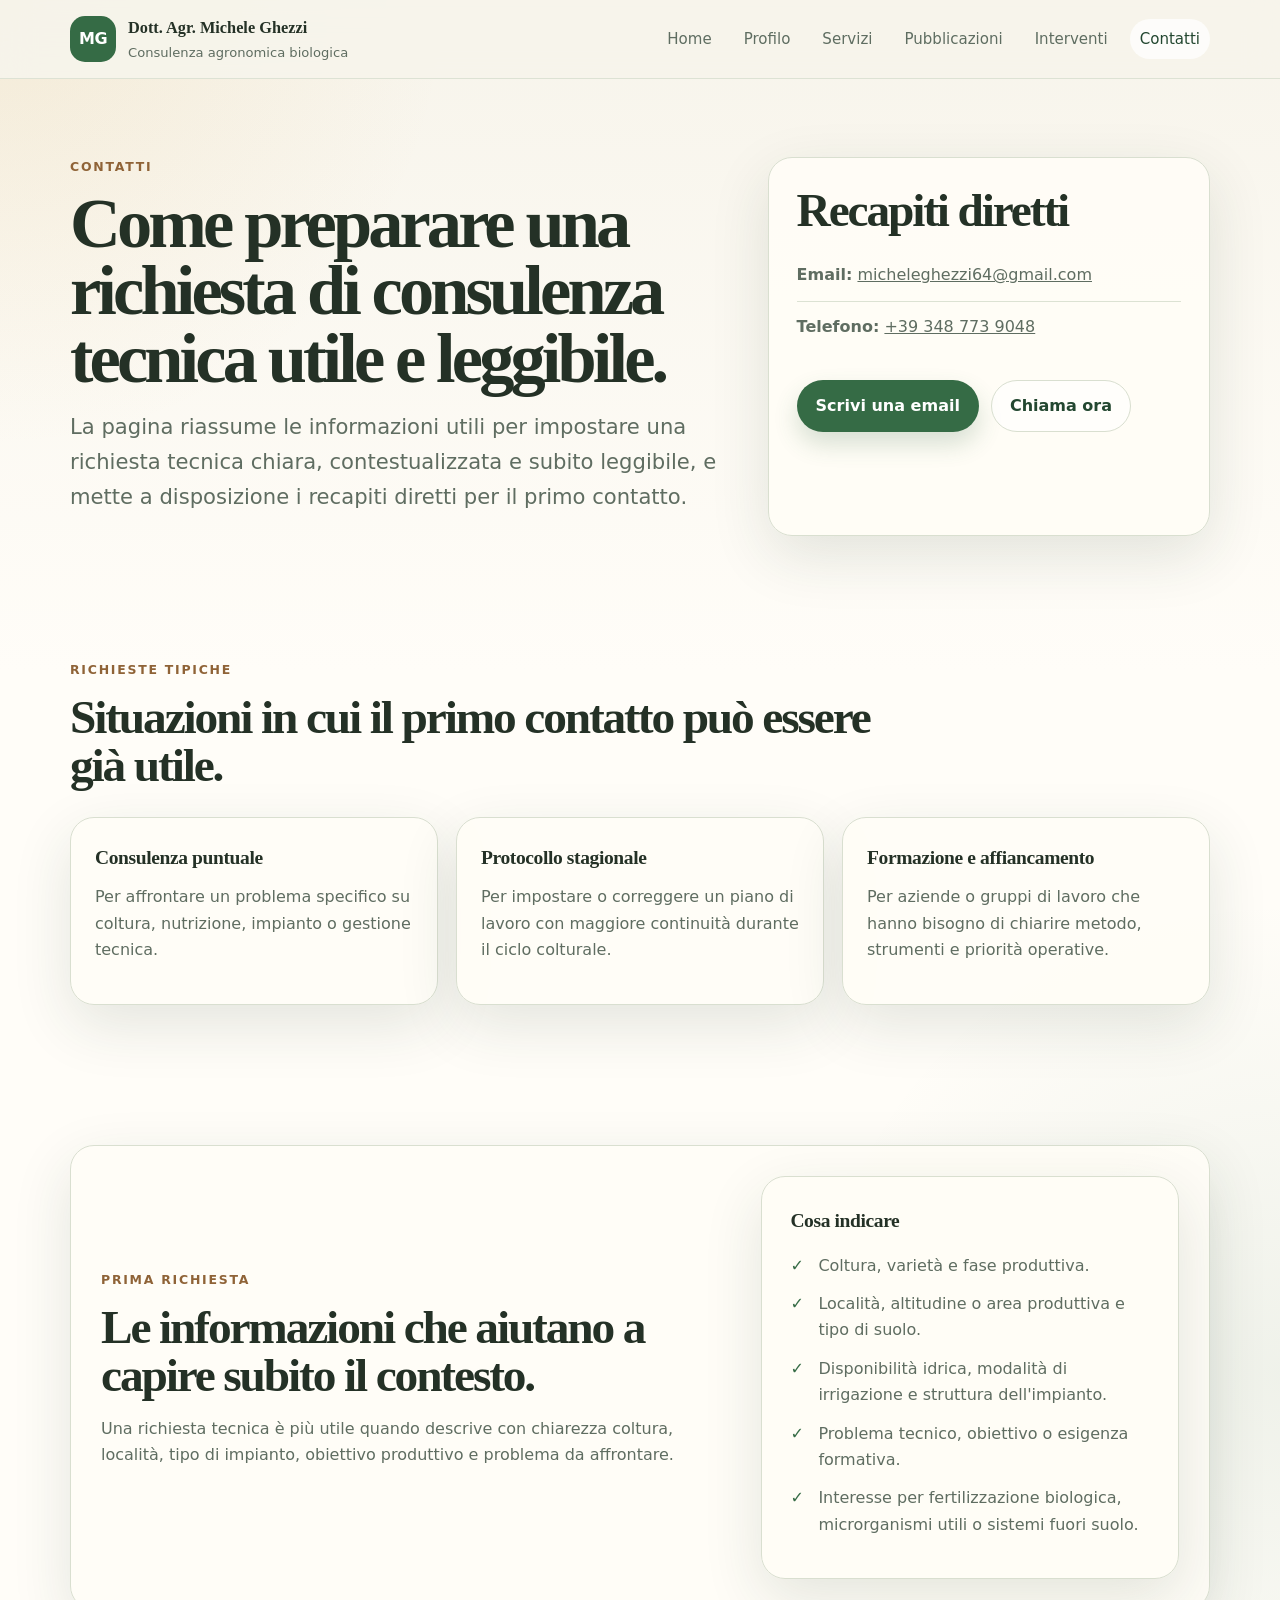
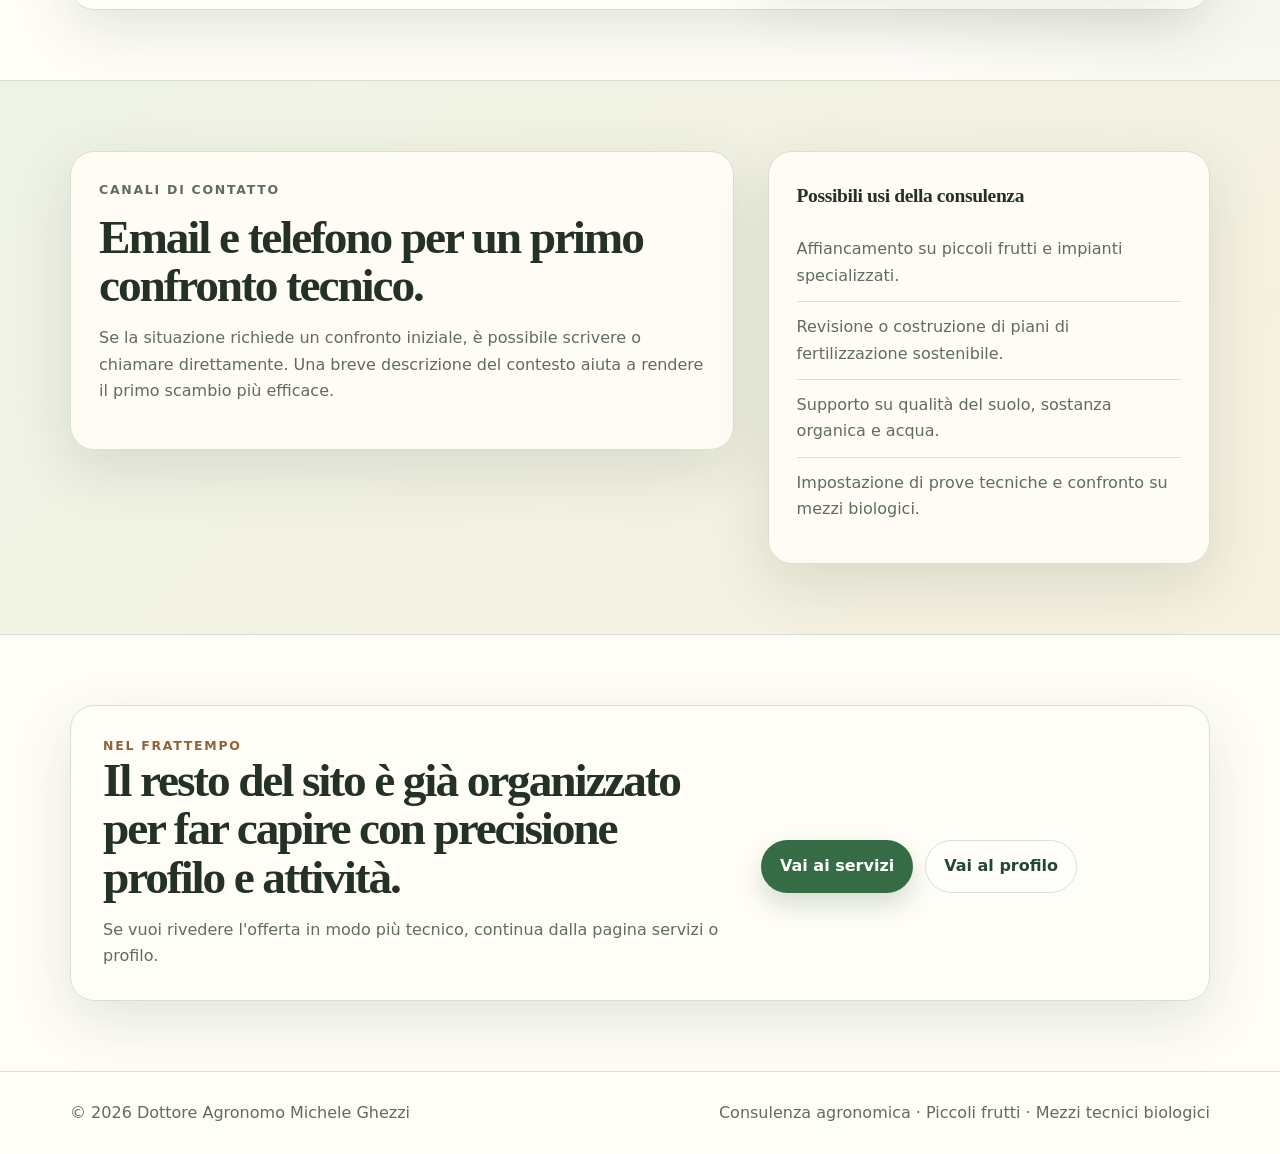
==== contatti.html @ b2a4a873 "Restructure site into multi-page website" ====
<!doctype html>
<html lang="it">
<head>
  <meta charset="utf-8">
  <meta name="viewport" content="width=device-width, initial-scale=1">
  <title>Contatti | Dottore Agronomo Michele Ghezzi</title>
  <meta name="description" content="Pagina contatti e richiesta di consulenza: quali informazioni preparare per una richiesta tecnica chiara e utile.">
  <link rel="icon" href="assets/favicon.svg" type="image/svg+xml">
  <link rel="stylesheet" href="styles.css">
</head>
<body>
  <a class="skip-link" href="#contenuto">Salta al contenuto</a>

  <header class="site-header">
    <div class="container header-inner">
      <a class="brand" href="index.html" aria-label="Vai alla home">
        <span class="brand-mark" aria-hidden="true">MG</span>
        <span>
          <strong>Dott. Agr. Michele Ghezzi</strong>
          <small>Consulenza agronomica biologica</small>
        </span>
      </a>
      <nav class="site-nav" aria-label="Navigazione principale">
        <a href="index.html">Home</a>
        <a href="profilo.html">Profilo</a>
        <a href="servizi.html">Servizi</a>
        <a href="pubblicazioni.html">Pubblicazioni</a>
        <a href="interventi.html">Interventi</a>
        <a href="contatti.html" aria-current="page">Contatti</a>
      </nav>
    </div>
  </header>

  <main id="contenuto">
    <section class="page-hero">
      <div class="container page-hero-grid">
        <div>
          <p class="eyebrow">Contatti</p>
          <h1>Come preparare una richiesta di consulenza tecnica utile e leggibile.</h1>
          <p class="lead">
            La pagina riassume le informazioni utili per impostare una richiesta tecnica chiara,
            contestualizzata e subito leggibile, e mette a disposizione i recapiti diretti per il
            primo contatto.
          </p>
        </div>
        <aside class="panel page-side">
          <h2>Recapiti diretti</h2>
          <ul class="plain-list">
            <li><strong>Email:</strong> <a href="mailto:micheleghezzi64@gmail.com?subject=Richiesta%20consulenza%20agronomica">micheleghezzi64@gmail.com</a></li>
            <li><strong>Telefono:</strong> <a href="tel:+393487739048">+39 348 773 9048</a></li>
          </ul>
          <div class="button-row">
            <a class="button primary" href="mailto:micheleghezzi64@gmail.com?subject=Richiesta%20consulenza%20agronomica">Scrivi una email</a>
            <a class="button secondary" href="tel:+393487739048">Chiama ora</a>
          </div>
        </aside>
      </div>
    </section>

    <section class="section">
      <div class="container">
        <div class="section-heading">
          <p class="eyebrow">Richieste tipiche</p>
          <h2>Situazioni in cui il primo contatto può essere già utile.</h2>
        </div>
        <div class="cards">
          <article class="card">
            <h3>Consulenza puntuale</h3>
            <p>Per affrontare un problema specifico su coltura, nutrizione, impianto o gestione tecnica.</p>
          </article>
          <article class="card">
            <h3>Protocollo stagionale</h3>
            <p>Per impostare o correggere un piano di lavoro con maggiore continuità durante il ciclo colturale.</p>
          </article>
          <article class="card">
            <h3>Formazione e affiancamento</h3>
            <p>Per aziende o gruppi di lavoro che hanno bisogno di chiarire metodo, strumenti e priorità operative.</p>
          </article>
        </div>
      </div>
    </section>

    <section class="section">
      <div class="container contact-box">
        <div>
          <p class="eyebrow">Prima richiesta</p>
          <h2>Le informazioni che aiutano a capire subito il contesto.</h2>
          <p>
            Una richiesta tecnica è più utile quando descrive con chiarezza coltura, località, tipo
            di impianto, obiettivo produttivo e problema da affrontare.
          </p>
        </div>
        <div class="contact-panel">
          <h3>Cosa indicare</h3>
          <ul class="check-list">
            <li>Coltura, varietà e fase produttiva.</li>
            <li>Località, altitudine o area produttiva e tipo di suolo.</li>
            <li>Disponibilità idrica, modalità di irrigazione e struttura dell'impianto.</li>
            <li>Problema tecnico, obiettivo o esigenza formativa.</li>
            <li>Interesse per fertilizzazione biologica, microrganismi utili o sistemi fuori suolo.</li>
          </ul>
        </div>
      </div>
    </section>

    <section class="section muted">
      <div class="container split">
        <article class="panel">
          <p class="eyebrow">Canali di contatto</p>
          <h2>Email e telefono per un primo confronto tecnico.</h2>
          <p>
            Se la situazione richiede un confronto iniziale, è possibile scrivere o chiamare
            direttamente. Una breve descrizione del contesto aiuta a rendere il primo scambio più
            efficace.
          </p>
        </article>
        <aside class="panel">
          <h3>Possibili usi della consulenza</h3>
          <ul class="plain-list">
            <li>Affiancamento su piccoli frutti e impianti specializzati.</li>
            <li>Revisione o costruzione di piani di fertilizzazione sostenibile.</li>
            <li>Supporto su qualità del suolo, sostanza organica e acqua.</li>
            <li>Impostazione di prove tecniche e confronto su mezzi biologici.</li>
          </ul>
        </aside>
      </div>
    </section>

    <section class="section">
      <div class="container cta-band">
        <div>
          <p class="eyebrow">Nel frattempo</p>
          <h2>Il resto del sito è già organizzato per far capire con precisione profilo e attività.</h2>
          <p>Se vuoi rivedere l'offerta in modo più tecnico, continua dalla pagina servizi o profilo.</p>
        </div>
        <div class="button-row">
          <a class="button primary" href="servizi.html">Vai ai servizi</a>
          <a class="button secondary" href="profilo.html">Vai al profilo</a>
        </div>
      </div>
    </section>
  </main>

  <footer class="site-footer">
    <div class="container footer-inner">
      <p>© <span id="year"></span> Dottore Agronomo Michele Ghezzi</p>
      <p>Consulenza agronomica · Piccoli frutti · Mezzi tecnici biologici</p>
    </div>
  </footer>

  <script>
    document.getElementById("year").textContent = new Date().getFullYear();
  </script>
</body>
</html>
---- styles.css ----
/* Static website styles for Dott. Agr. Michele Ghezzi */

:root {
  --bg: #f7f4eb;
  --bg-soft: #eef2e6;
  --surface: rgba(255, 253, 247, 0.94);
  --surface-strong: #fffdf8;
  --text: #243126;
  --muted: #5f6d61;
  --line: #d9dfd0;
  --green: #356b45;
  --green-dark: #234730;
  --green-soft: #edf3e8;
  --earth: #8f6337;
  --accent: #d9a441;
  --shadow: 0 20px 60px rgba(34, 55, 38, 0.12);
  --radius: 24px;
  --radius-sm: 18px;
  --max: 1140px;
}

* {
  box-sizing: border-box;
}

html {
  scroll-behavior: smooth;
}

body {
  margin: 0;
  color: var(--text);
  background:
    radial-gradient(circle at top left, rgba(217, 164, 65, 0.12), transparent 28rem),
    radial-gradient(circle at right center, rgba(53, 107, 69, 0.08), transparent 30rem),
    linear-gradient(180deg, var(--bg), #fffdf8 42rem);
  font-family: system-ui, -apple-system, BlinkMacSystemFont, "Segoe UI", sans-serif;
  line-height: 1.65;
}

a {
  color: inherit;
}

img {
  max-width: 100%;
  display: block;
}

.container {
  width: min(100% - 32px, var(--max));
  margin: 0 auto;
}

.narrow {
  max-width: 840px;
}

.skip-link {
  position: absolute;
  left: 16px;
  top: -80px;
  z-index: 50;
  padding: 10px 14px;
  color: white;
  background: var(--green-dark);
  border-radius: 999px;
}

.skip-link:focus {
  top: 16px;
}

.site-header {
  position: sticky;
  top: 0;
  z-index: 20;
  background: rgba(247, 244, 235, 0.9);
  backdrop-filter: blur(16px);
  border-bottom: 1px solid rgba(217, 223, 208, 0.86);
}

.header-inner {
  display: flex;
  min-height: 78px;
  align-items: center;
  justify-content: space-between;
  gap: 24px;
}

.brand {
  display: inline-flex;
  align-items: center;
  gap: 12px;
  text-decoration: none;
}

.brand-mark {
  display: grid;
  width: 46px;
  height: 46px;
  place-items: center;
  color: white;
  background: var(--green);
  border-radius: 15px;
  font-weight: 800;
  letter-spacing: -0.03em;
}

.brand strong {
  display: block;
  font-family: "Palatino Linotype", "Book Antiqua", Georgia, serif;
  font-size: 1.02rem;
}

.brand small {
  display: block;
  color: var(--muted);
  font-size: 0.82rem;
}

.site-nav {
  display: flex;
  flex-wrap: wrap;
  align-items: center;
  gap: 12px;
  color: var(--muted);
  font-size: 0.94rem;
}

.site-nav a {
  padding: 8px 10px;
  border-radius: 999px;
  text-decoration: none;
  transition: background 160ms ease, color 160ms ease;
}

.site-nav a:hover,
.site-nav a[aria-current="page"] {
  color: var(--green-dark);
  background: rgba(255, 255, 255, 0.72);
}

.hero,
.page-hero {
  padding: 78px 0 54px;
}

.hero-grid,
.page-hero-grid,
.split,
.method-grid,
.contact-box,
.cta-band {
  display: grid;
  grid-template-columns: minmax(0, 1.2fr) minmax(300px, 0.8fr);
  gap: 34px;
  align-items: start;
}

.eyebrow {
  margin: 0 0 12px;
  color: var(--earth);
  font-weight: 800;
  font-size: 0.78rem;
  letter-spacing: 0.14em;
  text-transform: uppercase;
}

h1,
h2,
h3,
p,
ul,
ol {
  margin-top: 0;
}

h1,
h2,
h3 {
  font-family: "Palatino Linotype", "Book Antiqua", Georgia, serif;
}

h1 {
  margin-bottom: 18px;
  font-size: clamp(2.4rem, 5.5vw, 4.8rem);
  line-height: 0.96;
  letter-spacing: -0.055em;
}

h2 {
  margin-bottom: 16px;
  font-size: clamp(1.9rem, 3.7vw, 3.25rem);
  line-height: 1.02;
  letter-spacing: -0.045em;
}

h3 {
  margin-bottom: 10px;
  font-size: 1.22rem;
  letter-spacing: -0.02em;
}

.lead {
  max-width: 760px;
  color: var(--muted);
  font-size: clamp(1.08rem, 2vw, 1.32rem);
}

.section {
  padding: 70px 0;
}

.intro {
  padding-top: 28px;
}

.intro p:not(.eyebrow) {
  color: var(--green-dark);
  font-size: clamp(1.08rem, 2.1vw, 1.34rem);
}

.muted {
  background: linear-gradient(135deg, #eef3e6, #f6f0df);
  border-block: 1px solid var(--line);
}

.section-heading {
  max-width: 860px;
  margin-bottom: 28px;
}

.hero-card,
.card,
.panel,
.contact-panel,
.archive-panel,
.cta-band,
.contact-box {
  background: var(--surface);
  border: 1px solid var(--line);
  border-radius: var(--radius);
  box-shadow: var(--shadow);
}

.hero-card,
.panel,
.contact-panel,
.archive-panel {
  padding: 28px;
}

.contact-box {
  padding: 30px;
  align-items: center;
}

.card {
  display: block;
  padding: 24px;
  text-decoration: none;
  transition: transform 180ms ease, box-shadow 180ms ease, border-color 180ms ease;
}

.card:hover {
  transform: translateY(-3px);
  border-color: rgba(53, 107, 69, 0.22);
  box-shadow: 0 22px 70px rgba(34, 55, 38, 0.16);
}

.card p,
.hero-card p,
.panel p,
.contact-panel p,
.archive-panel p,
.section p:not(.eyebrow):not(.event-kicker) {
  color: var(--muted);
}

.hero-actions,
.button-row {
  display: flex;
  flex-wrap: wrap;
  align-items: center;
  gap: 12px;
  margin-top: 28px;
}

.button {
  display: inline-flex;
  min-height: 48px;
  align-items: center;
  justify-content: center;
  padding: 12px 18px;
  border: 1px solid transparent;
  border-radius: 999px;
  font-weight: 800;
  text-decoration: none;
}

.button.primary {
  color: white;
  background: var(--green);
  box-shadow: 0 12px 24px rgba(53, 107, 69, 0.2);
}

.button.primary:hover {
  background: var(--green-dark);
}

.button.secondary {
  color: var(--green-dark);
  background: rgba(255, 255, 255, 0.6);
  border-color: var(--line);
}

.trust-list,
.pill-list,
.meta-list,
.plain-list {
  padding: 0;
  margin: 0;
  list-style: none;
}

.trust-list {
  display: flex;
  flex-wrap: wrap;
  gap: 10px;
  margin-top: 26px;
}

.trust-list li,
.pill-list li {
  padding: 8px 12px;
  color: var(--green-dark);
  background: var(--green-soft);
  border: 1px solid #dce8d5;
  border-radius: 999px;
  font-weight: 700;
  font-size: 0.92rem;
}

.pill-list {
  display: flex;
  flex-wrap: wrap;
  gap: 10px;
  margin-top: 20px;
}

.mini-stats {
  display: grid;
  grid-template-columns: repeat(3, 1fr);
  gap: 10px;
  margin-top: 28px;
}

.mini-stats div {
  padding: 14px;
  background: var(--bg-soft);
  border-radius: 16px;
}

.mini-stats strong {
  display: block;
  color: var(--green-dark);
  font-size: 1.08rem;
}

.mini-stats span {
  display: block;
  color: var(--muted);
  font-size: 0.82rem;
  line-height: 1.35;
}

.cards {
  display: grid;
  grid-template-columns: repeat(3, 1fr);
  gap: 18px;
}

.link-card span {
  display: inline-block;
  margin-top: 12px;
  color: var(--green);
  font-weight: 800;
}

.steps {
  display: grid;
  gap: 14px;
  padding: 0;
  margin: 0;
  list-style: none;
  counter-reset: step;
}

.steps li {
  position: relative;
  padding: 20px 20px 20px 72px;
  background: rgba(255, 253, 247, 0.78);
  border: 1px solid rgba(217, 223, 208, 0.94);
  border-radius: 20px;
}

.steps li::before {
  position: absolute;
  left: 20px;
  top: 22px;
  display: grid;
  width: 34px;
  height: 34px;
  place-items: center;
  color: white;
  background: var(--green);
  border-radius: 50%;
  counter-increment: step;
  content: counter(step);
  font-weight: 800;
}

.steps strong,
.steps span {
  display: block;
}

.steps span {
  color: var(--muted);
}

.check-list {
  padding: 0;
  margin: 16px 0 0;
  list-style: none;
}

.check-list li {
  position: relative;
  padding-left: 28px;
  margin: 12px 0;
  color: var(--muted);
}

.check-list li::before {
  position: absolute;
  left: 0;
  top: 0;
  color: var(--green);
  content: "✓";
  font-weight: 900;
}

.meta-list li,
.plain-list li {
  padding: 12px 0;
  border-bottom: 1px solid rgba(217, 223, 208, 0.9);
  color: var(--muted);
}

.meta-list li:last-child,
.plain-list li:last-child {
  border-bottom: 0;
}

.meta-list strong {
  color: var(--green-dark);
}

.event-kicker {
  margin-bottom: 12px;
  color: var(--earth);
  font-weight: 800;
  font-size: 0.82rem;
  letter-spacing: 0.08em;
  text-transform: uppercase;
}

.event-grid {
  margin-bottom: 24px;
}

.archive-panel h3,
.contact-panel h3,
.panel h3 {
  margin-bottom: 12px;
}

.page-hero .page-side,
.page-hero .panel {
  height: 100%;
}

.summary-grid {
  display: grid;
  grid-template-columns: repeat(2, 1fr);
  gap: 18px;
}

.cta-band {
  padding: 30px 32px;
  align-items: center;
}

.cta-band p {
  margin-bottom: 0;
}

.contact-note,
.meta-note,
.small-note {
  font-size: 0.95rem;
}

.site-footer {
  padding: 28px 0;
  color: var(--muted);
  border-top: 1px solid var(--line);
}

.footer-inner {
  display: flex;
  justify-content: space-between;
  gap: 18px;
}

.footer-inner p {
  margin: 0;
}

@media (max-width: 960px) {
  .header-inner {
    align-items: flex-start;
    flex-direction: column;
    padding: 14px 0;
  }

  .hero-grid,
  .page-hero-grid,
  .split,
  .method-grid,
  .contact-box,
  .cta-band {
    grid-template-columns: 1fr;
  }

  .cards {
    grid-template-columns: repeat(2, 1fr);
  }

  .summary-grid {
    grid-template-columns: 1fr;
  }
}

@media (max-width: 680px) {
  .container {
    width: min(100% - 24px, var(--max));
  }

  .hero,
  .page-hero {
    padding-top: 56px;
  }

  .cards,
  .mini-stats {
    grid-template-columns: 1fr;
  }

  .footer-inner {
    flex-direction: column;
  }
}
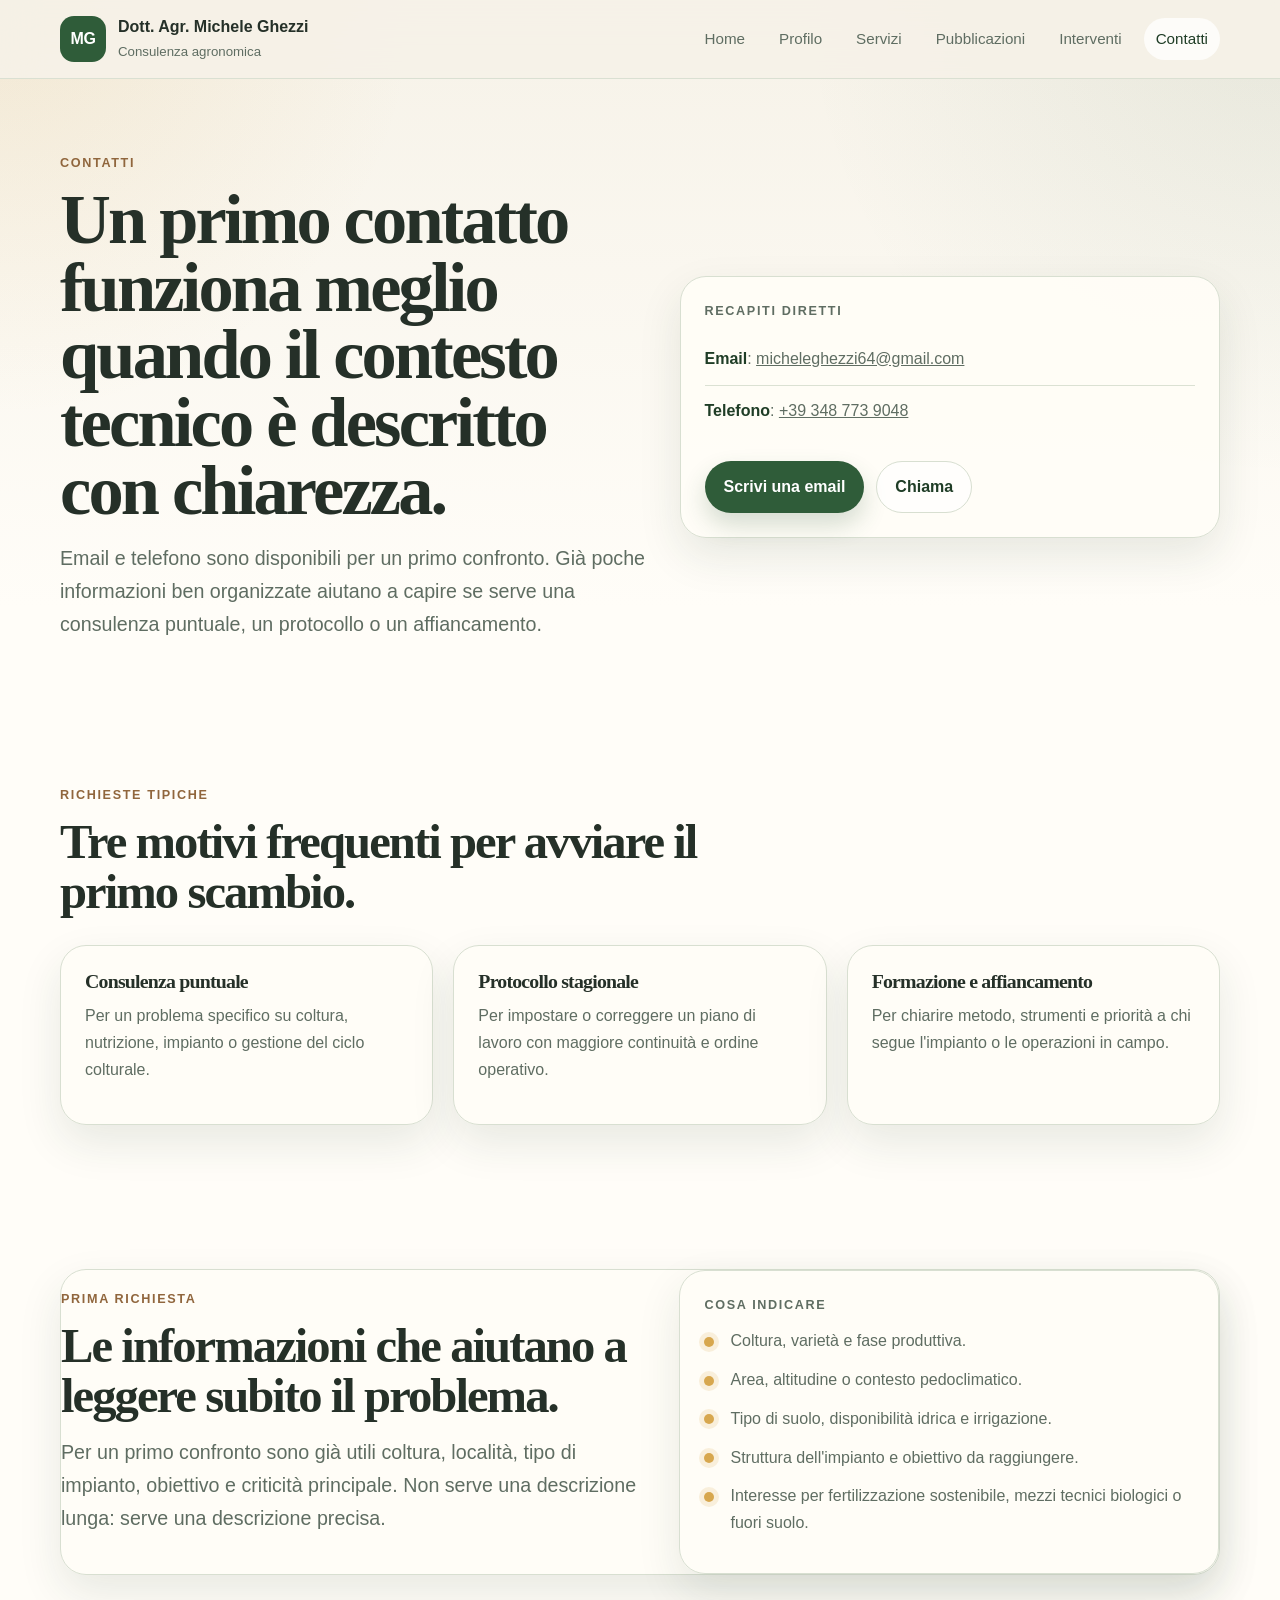
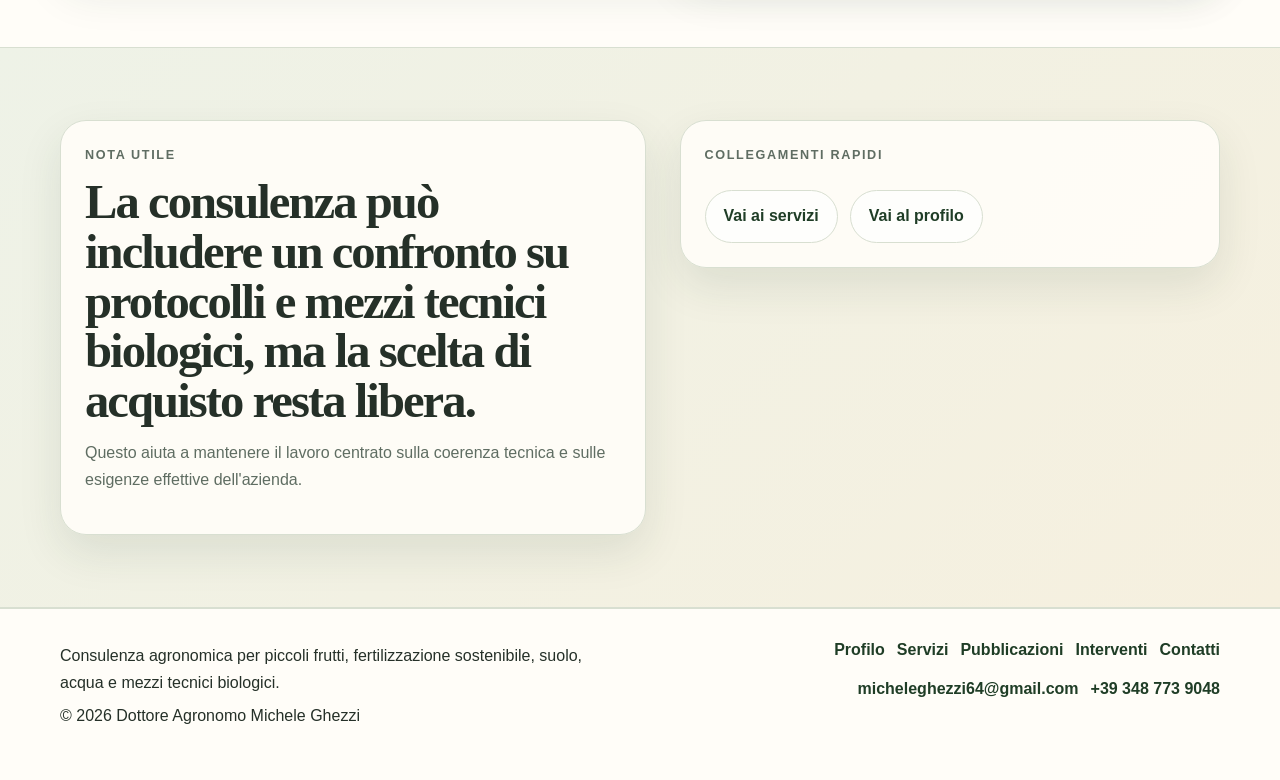
==== commit 28d301ea: "Apply latest website updates" ====
--- a/contatti.html
+++ b/contatti.html
@@ -3,10 +3,40 @@
 <head>
   <meta charset="utf-8">
   <meta name="viewport" content="width=device-width, initial-scale=1">
-  <title>Contatti | Dottore Agronomo Michele Ghezzi</title>
-  <meta name="description" content="Pagina contatti e richiesta di consulenza: quali informazioni preparare per una richiesta tecnica chiara e utile.">
+  <title>Contatti e richiesta di consulenza | Dott. Agr. Michele Ghezzi</title>
+  <meta name="description" content="Contatti e richiesta di consulenza agronomica: email, telefono e informazioni utili per un primo confronto tecnico chiaro.">
+  <meta name="robots" content="index,follow,max-image-preview:large">
+  <meta name="theme-color" content="#2f5c39">
+  <link rel="canonical" href="https://micheleghezzi.github.io/dottore-agronomo/contatti.html">
+  <meta property="og:title" content="Contatti e richiesta di consulenza | Dott. Agr. Michele Ghezzi">
+  <meta property="og:description" content="Come impostare un primo contatto tecnico chiaro e quali informazioni preparare.">
+  <meta property="og:type" content="website">
+  <meta property="og:url" content="https://micheleghezzi.github.io/dottore-agronomo/contatti.html">
+  <meta property="og:site_name" content="Dottore Agronomo Michele Ghezzi">
+  <meta property="og:locale" content="it_IT">
+  <meta name="twitter:card" content="summary">
   <link rel="icon" href="assets/favicon.svg" type="image/svg+xml">
   <link rel="stylesheet" href="styles.css">
+  <script type="application/ld+json">
+    {
+      "@context": "https://schema.org",
+      "@type": "BreadcrumbList",
+      "itemListElement": [
+        {
+          "@type": "ListItem",
+          "position": 1,
+          "name": "Home",
+          "item": "https://micheleghezzi.github.io/dottore-agronomo/"
+        },
+        {
+          "@type": "ListItem",
+          "position": 2,
+          "name": "Contatti",
+          "item": "https://micheleghezzi.github.io/dottore-agronomo/contatti.html"
+        }
+      ]
+    }
+  </script>
 </head>
 <body>
   <a class="skip-link" href="#contenuto">Salta al contenuto</a>
@@ -15,12 +45,13 @@
     <div class="container header-inner">
       <a class="brand" href="index.html" aria-label="Vai alla home">
         <span class="brand-mark" aria-hidden="true">MG</span>
-        <span>
+        <span class="brand-copy">
           <strong>Dott. Agr. Michele Ghezzi</strong>
-          <small>Consulenza agronomica biologica</small>
+          <small>Consulenza agronomica</small>
         </span>
       </a>
-      <nav class="site-nav" aria-label="Navigazione principale">
+      <button class="nav-toggle" type="button" aria-expanded="false" aria-controls="site-nav">Menu</button>
+      <nav class="site-nav" id="site-nav" aria-label="Navigazione principale">
         <a href="index.html">Home</a>
         <a href="profilo.html">Profilo</a>
         <a href="servizi.html">Servizi</a>
@@ -33,25 +64,24 @@
 
   <main id="contenuto">
     <section class="page-hero">
-      <div class="container page-hero-grid">
+      <div class="container page-hero-layout">
         <div>
           <p class="eyebrow">Contatti</p>
-          <h1>Come preparare una richiesta di consulenza tecnica utile e leggibile.</h1>
+          <h1>Un primo contatto funziona meglio quando il contesto tecnico è descritto con chiarezza.</h1>
           <p class="lead">
-            La pagina riassume le informazioni utili per impostare una richiesta tecnica chiara,
-            contestualizzata e subito leggibile, e mette a disposizione i recapiti diretti per il
-            primo contatto.
+            Email e telefono sono disponibili per un primo confronto. Già poche informazioni ben
+            organizzate aiutano a capire se serve una consulenza puntuale, un protocollo o un affiancamento.
           </p>
         </div>
-        <aside class="panel page-side">
-          <h2>Recapiti diretti</h2>
+        <aside class="panel">
+          <p class="eyebrow">Recapiti diretti</p>
           <ul class="plain-list">
-            <li><strong>Email:</strong> <a href="mailto:micheleghezzi64@gmail.com?subject=Richiesta%20consulenza%20agronomica">micheleghezzi64@gmail.com</a></li>
-            <li><strong>Telefono:</strong> <a href="tel:+393487739048">+39 348 773 9048</a></li>
+            <li><strong>Email</strong>: <a href="mailto:micheleghezzi64@gmail.com?subject=Richiesta%20consulenza%20agronomica">micheleghezzi64@gmail.com</a></li>
+            <li><strong>Telefono</strong>: <a href="tel:+393487739048">+39 348 773 9048</a></li>
           </ul>
           <div class="button-row">
             <a class="button primary" href="mailto:micheleghezzi64@gmail.com?subject=Richiesta%20consulenza%20agronomica">Scrivi una email</a>
-            <a class="button secondary" href="tel:+393487739048">Chiama ora</a>
+            <a class="button secondary" href="tel:+393487739048">Chiama</a>
           </div>
         </aside>
       </div>
@@ -59,22 +89,22 @@
 
     <section class="section">
       <div class="container">
-        <div class="section-heading">
+        <div class="section-heading narrow-copy">
           <p class="eyebrow">Richieste tipiche</p>
-          <h2>Situazioni in cui il primo contatto può essere già utile.</h2>
+          <h2>Tre motivi frequenti per avviare il primo scambio.</h2>
         </div>
-        <div class="cards">
+        <div class="grid-3">
           <article class="card">
             <h3>Consulenza puntuale</h3>
-            <p>Per affrontare un problema specifico su coltura, nutrizione, impianto o gestione tecnica.</p>
+            <p>Per un problema specifico su coltura, nutrizione, impianto o gestione del ciclo colturale.</p>
           </article>
           <article class="card">
             <h3>Protocollo stagionale</h3>
-            <p>Per impostare o correggere un piano di lavoro con maggiore continuità durante il ciclo colturale.</p>
+            <p>Per impostare o correggere un piano di lavoro con maggiore continuità e ordine operativo.</p>
           </article>
           <article class="card">
             <h3>Formazione e affiancamento</h3>
-            <p>Per aziende o gruppi di lavoro che hanno bisogno di chiarire metodo, strumenti e priorità operative.</p>
+            <p>Per chiarire metodo, strumenti e priorità a chi segue l'impianto o le operazioni in campo.</p>
           </article>
         </div>
       </div>
@@ -84,72 +114,61 @@
       <div class="container contact-box">
         <div>
           <p class="eyebrow">Prima richiesta</p>
-          <h2>Le informazioni che aiutano a capire subito il contesto.</h2>
-          <p>
-            Una richiesta tecnica è più utile quando descrive con chiarezza coltura, località, tipo
-            di impianto, obiettivo produttivo e problema da affrontare.
+          <h2>Le informazioni che aiutano a leggere subito il problema.</h2>
+          <p class="lead">
+            Per un primo confronto sono già utili coltura, località, tipo di impianto, obiettivo e
+            criticità principale. Non serve una descrizione lunga: serve una descrizione precisa.
           </p>
         </div>
-        <div class="contact-panel">
-          <h3>Cosa indicare</h3>
+        <div class="panel">
+          <p class="eyebrow">Cosa indicare</p>
           <ul class="check-list">
             <li>Coltura, varietà e fase produttiva.</li>
-            <li>Località, altitudine o area produttiva e tipo di suolo.</li>
-            <li>Disponibilità idrica, modalità di irrigazione e struttura dell'impianto.</li>
-            <li>Problema tecnico, obiettivo o esigenza formativa.</li>
-            <li>Interesse per fertilizzazione biologica, microrganismi utili o sistemi fuori suolo.</li>
+            <li>Area, altitudine o contesto pedoclimatico.</li>
+            <li>Tipo di suolo, disponibilità idrica e irrigazione.</li>
+            <li>Struttura dell'impianto e obiettivo da raggiungere.</li>
+            <li>Interesse per fertilizzazione sostenibile, mezzi tecnici biologici o fuori suolo.</li>
           </ul>
         </div>
       </div>
     </section>
 
-    <section class="section muted">
-      <div class="container split">
+    <section class="section section-soft">
+      <div class="container split-band">
         <article class="panel">
-          <p class="eyebrow">Canali di contatto</p>
-          <h2>Email e telefono per un primo confronto tecnico.</h2>
-          <p>
-            Se la situazione richiede un confronto iniziale, è possibile scrivere o chiamare
-            direttamente. Una breve descrizione del contesto aiuta a rendere il primo scambio più
-            efficace.
-          </p>
+          <p class="eyebrow">Nota utile</p>
+          <h2>La consulenza può includere un confronto su protocolli e mezzi tecnici biologici, ma la scelta di acquisto resta libera.</h2>
+          <p>Questo aiuta a mantenere il lavoro centrato sulla coerenza tecnica e sulle esigenze effettive dell'azienda.</p>
         </article>
-        <aside class="panel">
-          <h3>Possibili usi della consulenza</h3>
-          <ul class="plain-list">
-            <li>Affiancamento su piccoli frutti e impianti specializzati.</li>
-            <li>Revisione o costruzione di piani di fertilizzazione sostenibile.</li>
-            <li>Supporto su qualità del suolo, sostanza organica e acqua.</li>
-            <li>Impostazione di prove tecniche e confronto su mezzi biologici.</li>
-          </ul>
-        </aside>
-      </div>
-    </section>
-
-    <section class="section">
-      <div class="container cta-band">
-        <div>
-          <p class="eyebrow">Nel frattempo</p>
-          <h2>Il resto del sito è già organizzato per far capire con precisione profilo e attività.</h2>
-          <p>Se vuoi rivedere l'offerta in modo più tecnico, continua dalla pagina servizi o profilo.</p>
-        </div>
-        <div class="button-row">
-          <a class="button primary" href="servizi.html">Vai ai servizi</a>
-          <a class="button secondary" href="profilo.html">Vai al profilo</a>
-        </div>
+        <article class="panel">
+          <p class="eyebrow">Collegamenti rapidi</p>
+          <div class="button-row">
+            <a class="button secondary" href="servizi.html">Vai ai servizi</a>
+            <a class="button secondary" href="profilo.html">Vai al profilo</a>
+          </div>
+        </article>
       </div>
     </section>
   </main>
 
   <footer class="site-footer">
-    <div class="container footer-inner">
-      <p>© <span id="year"></span> Dottore Agronomo Michele Ghezzi</p>
-      <p>Consulenza agronomica · Piccoli frutti · Mezzi tecnici biologici</p>
+    <div class="container footer-grid">
+      <p>Consulenza agronomica per piccoli frutti, fertilizzazione sostenibile, suolo, acqua e mezzi tecnici biologici.</p>
+      <div class="footer-links">
+        <a href="profilo.html">Profilo</a>
+        <a href="servizi.html">Servizi</a>
+        <a href="pubblicazioni.html">Pubblicazioni</a>
+        <a href="interventi.html">Interventi</a>
+        <a href="contatti.html">Contatti</a>
+        <a href="mailto:micheleghezzi64@gmail.com">micheleghezzi64@gmail.com</a>
+        <a href="tel:+393487739048">+39 348 773 9048</a>
+      </div>
+    </div>
+    <div class="container">
+      <p>&copy; <span data-year></span> Dottore Agronomo Michele Ghezzi</p>
     </div>
   </footer>
 
-  <script>
-    document.getElementById("year").textContent = new Date().getFullYear();
-  </script>
+  <script src="site.js"></script>
 </body>
 </html>
--- a/styles.css
+++ b/styles.css
@@ -1,22 +1,23 @@
 /* Static website styles for Dott. Agr. Michele Ghezzi */
 
 :root {
-  --bg: #f7f4eb;
-  --bg-soft: #eef2e6;
-  --surface: rgba(255, 253, 247, 0.94);
+  --bg: #f6f2e8;
+  --bg-soft: #edf2e7;
+  --surface: rgba(255, 253, 247, 0.96);
   --surface-strong: #fffdf8;
-  --text: #243126;
-  --muted: #5f6d61;
-  --line: #d9dfd0;
-  --green: #356b45;
-  --green-dark: #234730;
-  --green-soft: #edf3e8;
-  --earth: #8f6337;
-  --accent: #d9a441;
-  --shadow: 0 20px 60px rgba(34, 55, 38, 0.12);
-  --radius: 24px;
+  --text: #253028;
+  --muted: #5f6d62;
+  --line: #d8dfd1;
+  --line-strong: #c9d2c1;
+  --brand: #2f5c39;
+  --brand-dark: #1f3d26;
+  --brand-soft: #e4eee0;
+  --earth: #90663d;
+  --gold: #d7a74e;
+  --shadow: 0 18px 44px rgba(31, 61, 38, 0.1);
+  --radius: 26px;
   --radius-sm: 18px;
-  --max: 1140px;
+  --max: 1160px;
 }
 
 * {
@@ -31,11 +32,11 @@
   margin: 0;
   color: var(--text);
   background:
-    radial-gradient(circle at top left, rgba(217, 164, 65, 0.12), transparent 28rem),
-    radial-gradient(circle at right center, rgba(53, 107, 69, 0.08), transparent 30rem),
-    linear-gradient(180deg, var(--bg), #fffdf8 42rem);
-  font-family: system-ui, -apple-system, BlinkMacSystemFont, "Segoe UI", sans-serif;
-  line-height: 1.65;
+    radial-gradient(circle at top left, rgba(215, 167, 78, 0.14), transparent 26rem),
+    radial-gradient(circle at right top, rgba(47, 92, 57, 0.08), transparent 30rem),
+    linear-gradient(180deg, var(--bg), #fffdf8 38rem);
+  font-family: "Aptos", "Segoe UI", "Trebuchet MS", sans-serif;
+  line-height: 1.68;
 }
 
 a {
@@ -43,8 +44,43 @@
 }
 
 img {
+  display: block;
   max-width: 100%;
-  display: block;
+}
+
+h1,
+h2,
+h3,
+p,
+ul,
+ol,
+figure {
+  margin-top: 0;
+}
+
+h1,
+h2,
+h3 {
+  font-family: "Iowan Old Style", "Palatino Linotype", "Book Antiqua", Georgia, serif;
+  letter-spacing: -0.04em;
+}
+
+h1 {
+  margin-bottom: 18px;
+  font-size: clamp(2.5rem, 5.5vw, 4.9rem);
+  line-height: 0.96;
+}
+
+h2 {
+  margin-bottom: 14px;
+  font-size: clamp(1.95rem, 3.8vw, 3.15rem);
+  line-height: 1.02;
+}
+
+h3 {
+  margin-bottom: 10px;
+  font-size: 1.24rem;
+  line-height: 1.14;
 }
 
 .container {
@@ -52,8 +88,8 @@
   margin: 0 auto;
 }
 
-.narrow {
-  max-width: 840px;
+.narrow-copy {
+  max-width: 66ch;
 }
 
 .skip-link {
@@ -62,8 +98,8 @@
   top: -80px;
   z-index: 50;
   padding: 10px 14px;
-  color: white;
-  background: var(--green-dark);
+  color: #fff;
+  background: var(--brand-dark);
   border-radius: 999px;
 }
 
@@ -75,17 +111,17 @@
   position: sticky;
   top: 0;
   z-index: 20;
-  background: rgba(247, 244, 235, 0.9);
-  backdrop-filter: blur(16px);
-  border-bottom: 1px solid rgba(217, 223, 208, 0.86);
+  background: rgba(246, 242, 232, 0.93);
+  backdrop-filter: blur(18px);
+  border-bottom: 1px solid rgba(216, 223, 209, 0.92);
 }
 
 .header-inner {
-  display: flex;
+  display: grid;
+  grid-template-columns: auto 1fr;
+  align-items: center;
+  gap: 20px;
   min-height: 78px;
-  align-items: center;
-  justify-content: space-between;
-  gap: 24px;
 }
 
 .brand {
@@ -100,36 +136,53 @@
   width: 46px;
   height: 46px;
   place-items: center;
-  color: white;
-  background: var(--green);
-  border-radius: 15px;
+  color: #fff;
+  background: var(--brand);
+  border-radius: 14px;
   font-weight: 800;
   letter-spacing: -0.03em;
 }
 
+.brand-copy {
+  display: block;
+}
+
 .brand strong {
   display: block;
-  font-family: "Palatino Linotype", "Book Antiqua", Georgia, serif;
-  font-size: 1.02rem;
+  font-size: 1rem;
 }
 
 .brand small {
   display: block;
   color: var(--muted);
-  font-size: 0.82rem;
+  font-size: 0.83rem;
+}
+
+.nav-toggle {
+  display: none;
+  justify-self: end;
+  min-height: 42px;
+  padding: 10px 14px;
+  color: var(--brand-dark);
+  background: rgba(255, 255, 255, 0.72);
+  border: 1px solid var(--line);
+  border-radius: 999px;
+  font: inherit;
+  font-weight: 700;
+  cursor: pointer;
 }
 
 .site-nav {
   display: flex;
   flex-wrap: wrap;
-  align-items: center;
-  gap: 12px;
+  justify-self: end;
+  gap: 10px;
   color: var(--muted);
-  font-size: 0.94rem;
+  font-size: 0.95rem;
 }
 
 .site-nav a {
-  padding: 8px 10px;
+  padding: 8px 12px;
   border-radius: 999px;
   text-decoration: none;
   transition: background 160ms ease, color 160ms ease;
@@ -137,154 +190,54 @@
 
 .site-nav a:hover,
 .site-nav a[aria-current="page"] {
-  color: var(--green-dark);
-  background: rgba(255, 255, 255, 0.72);
+  color: var(--brand-dark);
+  background: rgba(255, 255, 255, 0.74);
 }
 
 .hero,
 .page-hero {
-  padding: 78px 0 54px;
-}
-
-.hero-grid,
-.page-hero-grid,
-.split,
-.method-grid,
-.contact-box,
-.cta-band {
-  display: grid;
-  grid-template-columns: minmax(0, 1.2fr) minmax(300px, 0.8fr);
+  padding: 74px 0 52px;
+}
+
+.hero-layout,
+.page-hero-layout,
+.split-band,
+.cta-strip,
+.contact-box {
+  display: grid;
+  grid-template-columns: minmax(0, 1.04fr) minmax(320px, 0.96fr);
   gap: 34px;
-  align-items: start;
+  align-items: center;
 }
 
 .eyebrow {
-  margin: 0 0 12px;
+  margin-bottom: 12px;
   color: var(--earth);
   font-weight: 800;
-  font-size: 0.78rem;
-  letter-spacing: 0.14em;
+  font-size: 0.79rem;
+  letter-spacing: 0.13em;
   text-transform: uppercase;
 }
 
-h1,
-h2,
-h3,
-p,
-ul,
-ol {
-  margin-top: 0;
-}
-
-h1,
-h2,
-h3 {
-  font-family: "Palatino Linotype", "Book Antiqua", Georgia, serif;
-}
-
-h1 {
-  margin-bottom: 18px;
-  font-size: clamp(2.4rem, 5.5vw, 4.8rem);
-  line-height: 0.96;
-  letter-spacing: -0.055em;
-}
-
-h2 {
-  margin-bottom: 16px;
-  font-size: clamp(1.9rem, 3.7vw, 3.25rem);
-  line-height: 1.02;
-  letter-spacing: -0.045em;
-}
-
-h3 {
-  margin-bottom: 10px;
-  font-size: 1.22rem;
-  letter-spacing: -0.02em;
-}
-
-.lead {
-  max-width: 760px;
+.lead,
+.support-note,
+.book-note {
   color: var(--muted);
-  font-size: clamp(1.08rem, 2vw, 1.32rem);
-}
-
-.section {
-  padding: 70px 0;
-}
-
-.intro {
-  padding-top: 28px;
-}
-
-.intro p:not(.eyebrow) {
-  color: var(--green-dark);
-  font-size: clamp(1.08rem, 2.1vw, 1.34rem);
-}
-
-.muted {
-  background: linear-gradient(135deg, #eef3e6, #f6f0df);
-  border-block: 1px solid var(--line);
-}
-
-.section-heading {
-  max-width: 860px;
-  margin-bottom: 28px;
-}
-
-.hero-card,
-.card,
-.panel,
-.contact-panel,
-.archive-panel,
-.cta-band,
-.contact-box {
-  background: var(--surface);
-  border: 1px solid var(--line);
-  border-radius: var(--radius);
-  box-shadow: var(--shadow);
-}
-
-.hero-card,
-.panel,
-.contact-panel,
-.archive-panel {
-  padding: 28px;
-}
-
-.contact-box {
-  padding: 30px;
-  align-items: center;
-}
-
-.card {
-  display: block;
-  padding: 24px;
-  text-decoration: none;
-  transition: transform 180ms ease, box-shadow 180ms ease, border-color 180ms ease;
-}
-
-.card:hover {
-  transform: translateY(-3px);
-  border-color: rgba(53, 107, 69, 0.22);
-  box-shadow: 0 22px 70px rgba(34, 55, 38, 0.16);
-}
-
-.card p,
-.hero-card p,
-.panel p,
-.contact-panel p,
-.archive-panel p,
-.section p:not(.eyebrow):not(.event-kicker) {
-  color: var(--muted);
-}
-
-.hero-actions,
-.button-row {
+  font-size: clamp(1.05rem, 1.9vw, 1.23rem);
+}
+
+.action-row,
+.button-row,
+.footer-links {
   display: flex;
   flex-wrap: wrap;
+  gap: 12px;
   align-items: center;
-  gap: 12px;
-  margin-top: 28px;
+}
+
+.action-row,
+.button-row {
+  margin-top: 24px;
 }
 
 .button {
@@ -300,276 +253,378 @@
 }
 
 .button.primary {
-  color: white;
-  background: var(--green);
-  box-shadow: 0 12px 24px rgba(53, 107, 69, 0.2);
+  color: #fff;
+  background: var(--brand);
+  box-shadow: 0 12px 24px rgba(47, 92, 57, 0.2);
 }
 
 .button.primary:hover {
-  background: var(--green-dark);
+  background: var(--brand-dark);
 }
 
 .button.secondary {
-  color: var(--green-dark);
-  background: rgba(255, 255, 255, 0.6);
+  color: var(--brand-dark);
+  background: rgba(255, 255, 255, 0.66);
   border-color: var(--line);
 }
 
-.trust-list,
-.pill-list,
-.meta-list,
-.plain-list {
+.key-pills,
+.tag-list,
+.plain-list,
+.metric-list,
+.timeline,
+.check-list,
+.steps {
   padding: 0;
   margin: 0;
   list-style: none;
 }
 
-.trust-list {
+.key-pills,
+.tag-list {
   display: flex;
   flex-wrap: wrap;
   gap: 10px;
-  margin-top: 26px;
-}
-
-.trust-list li,
-.pill-list li {
+}
+
+.key-pills {
+  margin-top: 22px;
+}
+
+.key-pills li,
+.tag-list li {
   padding: 8px 12px;
-  color: var(--green-dark);
-  background: var(--green-soft);
-  border: 1px solid #dce8d5;
+  color: var(--brand-dark);
+  background: var(--brand-soft);
+  border: 1px solid #d4e2cf;
   border-radius: 999px;
   font-weight: 700;
   font-size: 0.92rem;
 }
 
-.pill-list {
-  display: flex;
-  flex-wrap: wrap;
-  gap: 10px;
-  margin-top: 20px;
-}
-
-.mini-stats {
-  display: grid;
+.section {
+  padding: 72px 0;
+}
+
+.section-soft {
+  background: linear-gradient(135deg, #eef2e7, #f6f0df);
+  border-block: 1px solid var(--line);
+}
+
+.section-heading {
+  max-width: 760px;
+  margin-bottom: 28px;
+}
+
+.media-card,
+.card,
+.panel,
+.note-card,
+.timeline-item,
+.cta-strip,
+.contact-box {
+  background: var(--surface);
+  border: 1px solid var(--line);
+  border-radius: var(--radius);
+  box-shadow: var(--shadow);
+}
+
+.media-card {
+  overflow: hidden;
+  margin: 0;
+}
+
+.media-card img {
+  width: 100%;
+  height: auto;
+  background: #e9efe5;
+}
+
+.media-card figcaption {
+  padding: 16px 20px;
+  color: var(--muted);
+  font-size: 0.96rem;
+  border-top: 1px solid var(--line);
+}
+
+.grid-2,
+.grid-3,
+.evidence-grid {
+  display: grid;
+  gap: 20px;
+}
+
+.grid-2,
+.evidence-grid {
+  grid-template-columns: repeat(2, 1fr);
+}
+
+.grid-3 {
   grid-template-columns: repeat(3, 1fr);
-  gap: 10px;
-  margin-top: 28px;
-}
-
-.mini-stats div {
-  padding: 14px;
-  background: var(--bg-soft);
-  border-radius: 16px;
-}
-
-.mini-stats strong {
+}
+
+.card,
+.panel,
+.note-card,
+.timeline-item {
+  padding: 24px;
+}
+
+.card p,
+.panel p,
+.note-card p,
+.timeline-item p,
+.plain-list li {
+  color: var(--muted);
+}
+
+.card {
+  height: 100%;
+}
+
+.split-band {
+  align-items: start;
+}
+
+.metric-list {
+  display: grid;
+  gap: 12px;
+}
+
+.metric-list li {
+  padding: 16px 18px;
+  background: rgba(255, 255, 255, 0.7);
+  border: 1px solid rgba(216, 223, 209, 0.94);
+  border-radius: var(--radius-sm);
+}
+
+.metric-list strong,
+.timeline-year,
+.plain-list strong {
+  color: var(--brand-dark);
+}
+
+.metric-list strong {
   display: block;
-  color: var(--green-dark);
-  font-size: 1.08rem;
-}
-
-.mini-stats span {
-  display: block;
+  margin-bottom: 4px;
+}
+
+.check-list li {
+  position: relative;
+  padding-left: 26px;
+  margin: 12px 0;
   color: var(--muted);
-  font-size: 0.82rem;
-  line-height: 1.35;
-}
-
-.cards {
-  display: grid;
-  grid-template-columns: repeat(3, 1fr);
-  gap: 18px;
-}
-
-.link-card span {
-  display: inline-block;
-  margin-top: 12px;
-  color: var(--green);
-  font-weight: 800;
+}
+
+.check-list li::before {
+  position: absolute;
+  left: 0;
+  top: 0.55rem;
+  width: 10px;
+  height: 10px;
+  background: var(--gold);
+  border-radius: 50%;
+  box-shadow: 0 0 0 5px rgba(215, 167, 78, 0.16);
+  content: "";
+}
+
+.plain-list li {
+  padding: 12px 0;
+  border-bottom: 1px solid rgba(216, 223, 209, 0.92);
+}
+
+.plain-list li:last-child {
+  border-bottom: 0;
 }
 
 .steps {
   display: grid;
   gap: 14px;
-  padding: 0;
-  margin: 0;
-  list-style: none;
   counter-reset: step;
 }
 
 .steps li {
   position: relative;
-  padding: 20px 20px 20px 72px;
-  background: rgba(255, 253, 247, 0.78);
-  border: 1px solid rgba(217, 223, 208, 0.94);
+  padding: 18px 18px 18px 68px;
+  background: rgba(255, 255, 255, 0.72);
+  border: 1px solid rgba(216, 223, 209, 0.96);
   border-radius: 20px;
+  color: var(--muted);
 }
 
 .steps li::before {
   position: absolute;
-  left: 20px;
-  top: 22px;
+  left: 18px;
+  top: 18px;
   display: grid;
   width: 34px;
   height: 34px;
   place-items: center;
-  color: white;
-  background: var(--green);
+  color: #fff;
+  background: var(--brand);
   border-radius: 50%;
   counter-increment: step;
   content: counter(step);
   font-weight: 800;
 }
 
-.steps strong,
-.steps span {
+.steps strong {
   display: block;
-}
-
-.steps span {
-  color: var(--muted);
-}
-
-.check-list {
-  padding: 0;
-  margin: 16px 0 0;
-  list-style: none;
-}
-
-.check-list li {
-  position: relative;
-  padding-left: 28px;
-  margin: 12px 0;
-  color: var(--muted);
-}
-
-.check-list li::before {
-  position: absolute;
-  left: 0;
-  top: 0;
-  color: var(--green);
-  content: "✓";
-  font-weight: 900;
-}
-
-.meta-list li,
-.plain-list li {
-  padding: 12px 0;
-  border-bottom: 1px solid rgba(217, 223, 208, 0.9);
-  color: var(--muted);
-}
-
-.meta-list li:last-child,
-.plain-list li:last-child {
-  border-bottom: 0;
-}
-
-.meta-list strong {
-  color: var(--green-dark);
-}
-
-.event-kicker {
-  margin-bottom: 12px;
+  margin-bottom: 4px;
+  color: var(--brand-dark);
+}
+
+.timeline {
+  display: grid;
+  gap: 18px;
+}
+
+.timeline-item {
+  display: grid;
+  grid-template-columns: 118px 1fr;
+  gap: 20px;
+  align-items: start;
+}
+
+.timeline-year {
+  display: inline-flex;
+  width: fit-content;
+  padding: 8px 12px;
+  background: var(--brand-soft);
+  border: 1px solid #d4e2cf;
+  border-radius: 999px;
+  font-weight: 800;
+}
+
+.kicker {
+  margin-bottom: 10px;
   color: var(--earth);
   font-weight: 800;
-  font-size: 0.82rem;
-  letter-spacing: 0.08em;
+  font-size: 0.8rem;
+  letter-spacing: 0.1em;
   text-transform: uppercase;
 }
 
-.event-grid {
-  margin-bottom: 24px;
-}
-
-.archive-panel h3,
-.contact-panel h3,
-.panel h3 {
-  margin-bottom: 12px;
-}
-
-.page-hero .page-side,
-.page-hero .panel {
-  height: 100%;
-}
-
-.summary-grid {
-  display: grid;
-  grid-template-columns: repeat(2, 1fr);
-  gap: 18px;
-}
-
-.cta-band {
+.support-note {
+  margin-top: 20px;
+  padding: 18px 20px;
+  background: rgba(255, 255, 255, 0.72);
+  border: 1px solid var(--line);
+  border-radius: var(--radius-sm);
+  font-size: 1rem;
+}
+
+.book-data li {
+  padding: 10px 0;
+}
+
+.cta-strip {
   padding: 30px 32px;
   align-items: center;
 }
 
-.cta-band p {
-  margin-bottom: 0;
-}
-
-.contact-note,
-.meta-note,
-.small-note {
-  font-size: 0.95rem;
-}
-
 .site-footer {
-  padding: 28px 0;
-  color: var(--muted);
+  padding: 28px 0 34px;
   border-top: 1px solid var(--line);
 }
 
-.footer-inner {
+.footer-grid {
   display: flex;
   justify-content: space-between;
-  gap: 18px;
-}
-
-.footer-inner p {
+  gap: 22px;
+  align-items: center;
+}
+
+.footer-grid p {
   margin: 0;
 }
 
+.footer-links {
+  justify-content: flex-end;
+  color: var(--brand-dark);
+  font-weight: 700;
+}
+
+.footer-links a {
+  text-decoration: none;
+}
+
 @media (max-width: 960px) {
+  .grid-3 {
+    grid-template-columns: repeat(2, 1fr);
+  }
+
+  .hero-layout,
+  .page-hero-layout,
+  .split-band,
+  .cta-strip,
+  .contact-box {
+    grid-template-columns: 1fr;
+  }
+}
+
+@media (max-width: 900px) {
   .header-inner {
-    align-items: flex-start;
+    grid-template-columns: auto 1fr auto;
+    align-items: center;
+    padding: 14px 0;
+  }
+
+  .nav-toggle {
+    display: inline-flex;
+  }
+
+  .site-nav {
+    grid-column: 1 / -1;
+    justify-self: stretch;
     flex-direction: column;
-    padding: 14px 0;
-  }
-
-  .hero-grid,
-  .page-hero-grid,
-  .split,
-  .method-grid,
-  .contact-box,
-  .cta-band {
-    grid-template-columns: 1fr;
-  }
-
-  .cards {
-    grid-template-columns: repeat(2, 1fr);
-  }
-
-  .summary-grid {
-    grid-template-columns: 1fr;
-  }
-}
-
-@media (max-width: 680px) {
+    gap: 8px;
+    padding-top: 8px;
+  }
+
+  .has-js .site-nav[hidden] {
+    display: none;
+  }
+
+  .has-js .site-nav {
+    padding: 12px;
+    background: rgba(255, 255, 255, 0.82);
+    border: 1px solid var(--line);
+    border-radius: 20px;
+  }
+
+  .site-nav a {
+    padding: 10px 12px;
+  }
+}
+
+@media (max-width: 720px) {
   .container {
     width: min(100% - 24px, var(--max));
   }
 
   .hero,
   .page-hero {
-    padding-top: 56px;
-  }
-
-  .cards,
-  .mini-stats {
+    padding-top: 58px;
+  }
+
+  .grid-2,
+  .grid-3,
+  .evidence-grid,
+  .timeline-item {
     grid-template-columns: 1fr;
   }
 
-  .footer-inner {
+  .timeline-item {
+    gap: 14px;
+  }
+
+  .footer-grid {
     flex-direction: column;
-  }
-}
+    align-items: flex-start;
+  }
+
+  .footer-links {
+    justify-content: flex-start;
+  }
+}
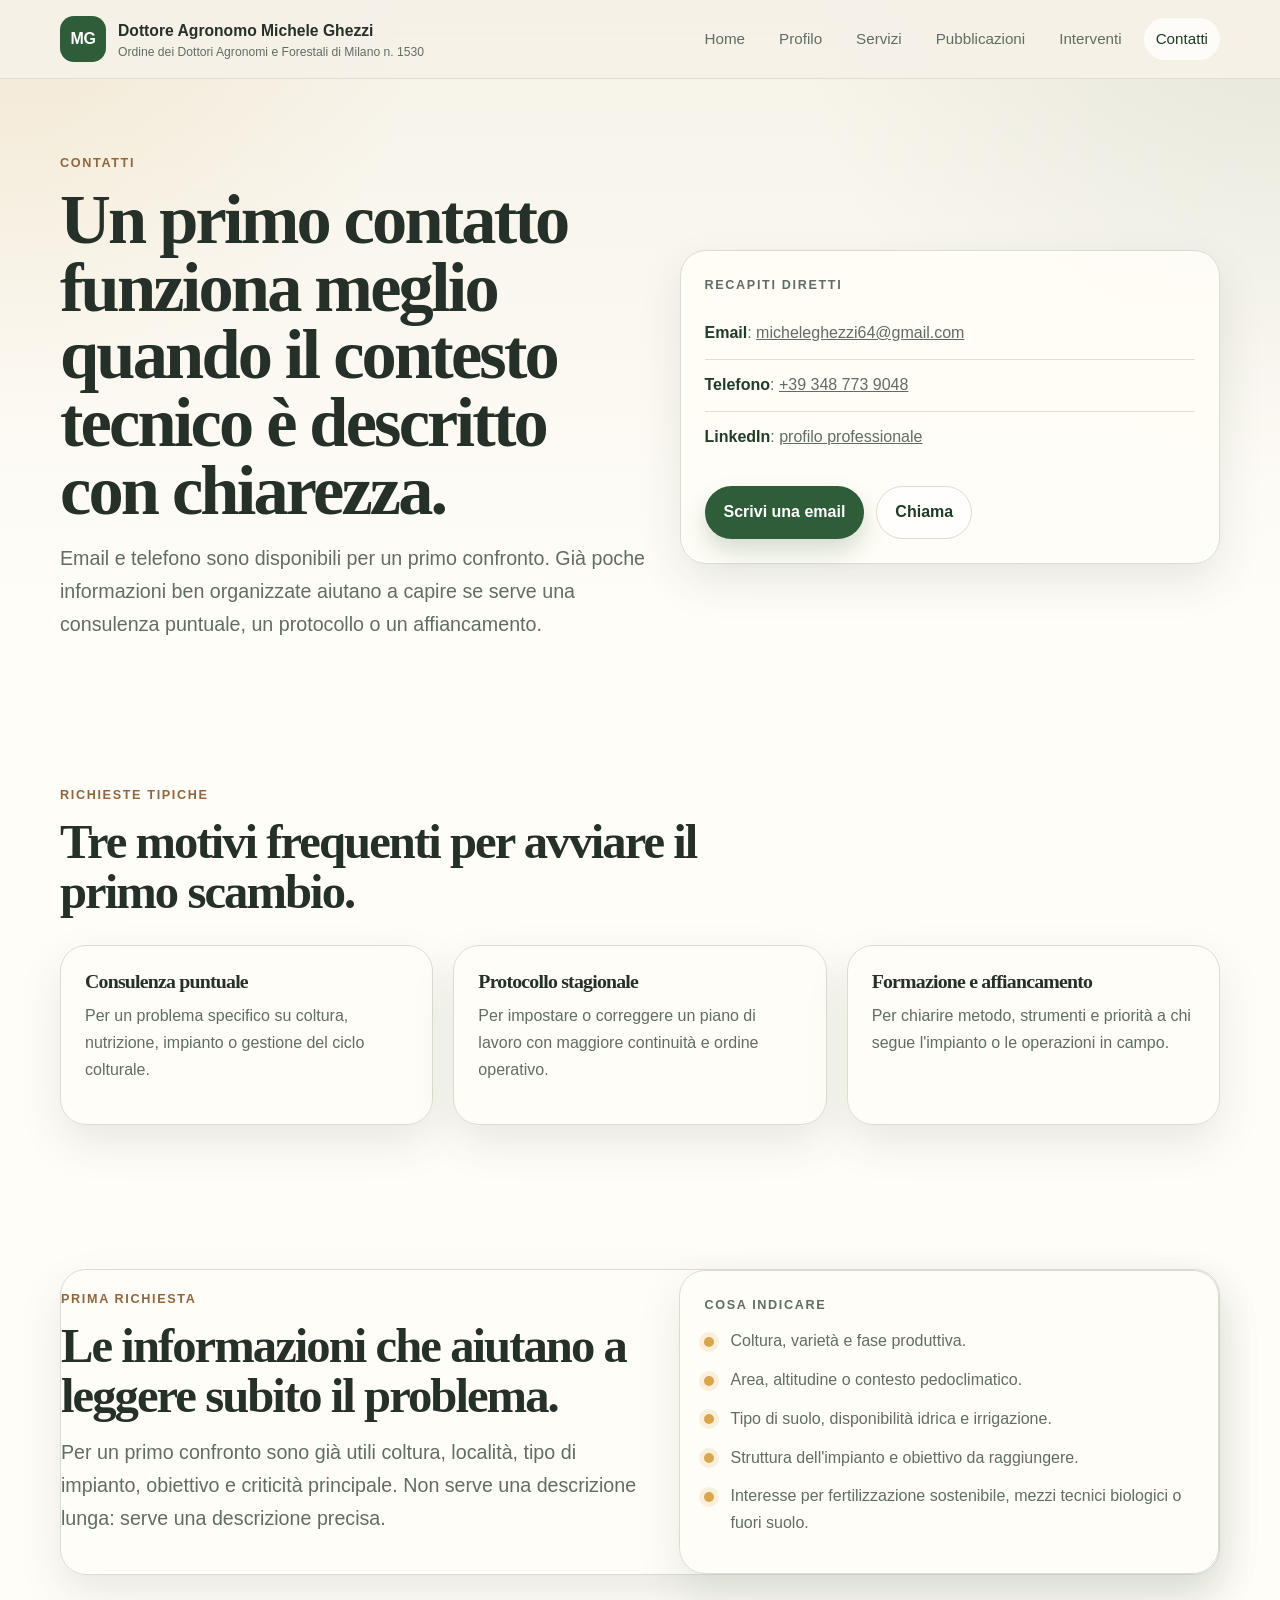
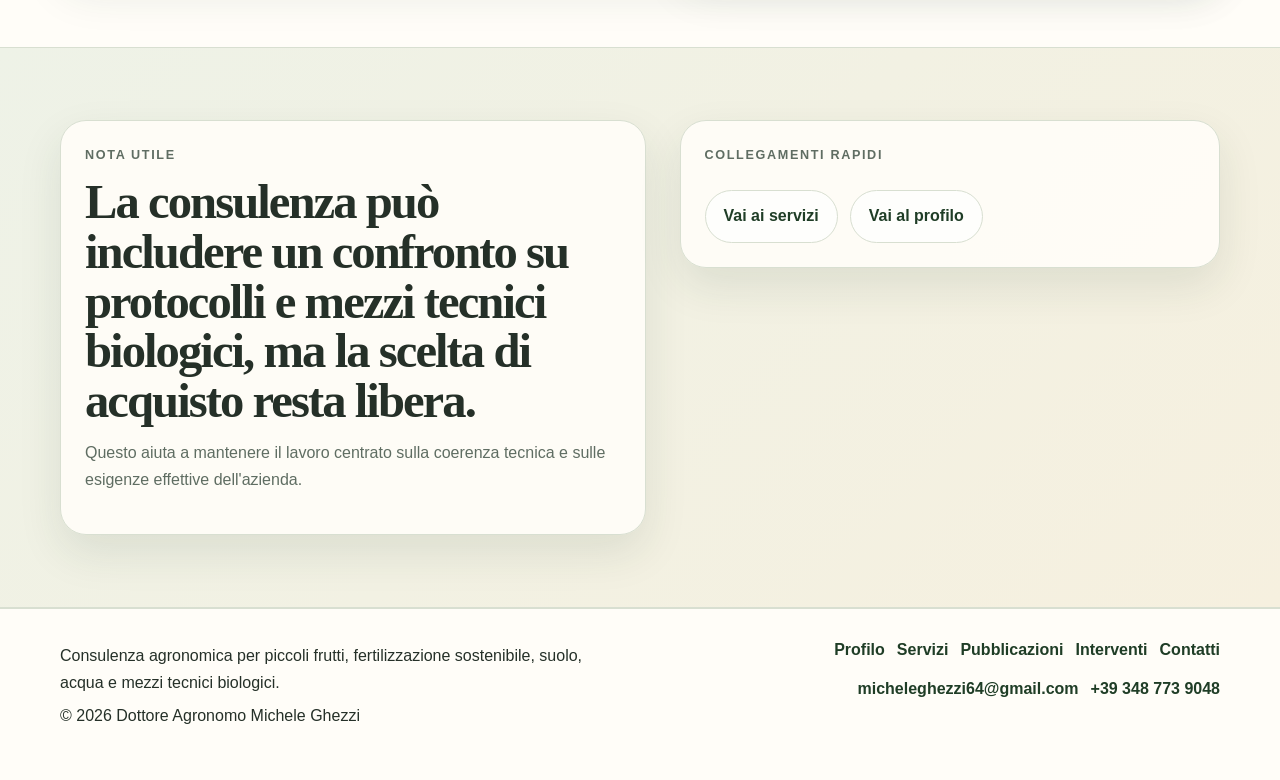
==== commit d196c899: "Integrate updated profile and service copy" ====
--- a/contatti.html
+++ b/contatti.html
@@ -3,12 +3,12 @@
 <head>
   <meta charset="utf-8">
   <meta name="viewport" content="width=device-width, initial-scale=1">
-  <title>Contatti e richiesta di consulenza | Dott. Agr. Michele Ghezzi</title>
+  <title>Contatti e richiesta di consulenza | Dottore Agronomo Michele Ghezzi</title>
   <meta name="description" content="Contatti e richiesta di consulenza agronomica: email, telefono e informazioni utili per un primo confronto tecnico chiaro.">
   <meta name="robots" content="index,follow,max-image-preview:large">
   <meta name="theme-color" content="#2f5c39">
   <link rel="canonical" href="https://micheleghezzi.github.io/dottore-agronomo/contatti.html">
-  <meta property="og:title" content="Contatti e richiesta di consulenza | Dott. Agr. Michele Ghezzi">
+  <meta property="og:title" content="Contatti e richiesta di consulenza | Dottore Agronomo Michele Ghezzi">
   <meta property="og:description" content="Come impostare un primo contatto tecnico chiaro e quali informazioni preparare.">
   <meta property="og:type" content="website">
   <meta property="og:url" content="https://micheleghezzi.github.io/dottore-agronomo/contatti.html">
@@ -46,8 +46,8 @@
       <a class="brand" href="index.html" aria-label="Vai alla home">
         <span class="brand-mark" aria-hidden="true">MG</span>
         <span class="brand-copy">
-          <strong>Dott. Agr. Michele Ghezzi</strong>
-          <small>Consulenza agronomica</small>
+          <strong>Dottore Agronomo Michele Ghezzi</strong>
+          <small>Ordine dei Dottori Agronomi e Forestali di Milano n. 1530</small>
         </span>
       </a>
       <button class="nav-toggle" type="button" aria-expanded="false" aria-controls="site-nav">Menu</button>
@@ -78,6 +78,7 @@
           <ul class="plain-list">
             <li><strong>Email</strong>: <a href="mailto:micheleghezzi64@gmail.com?subject=Richiesta%20consulenza%20agronomica">micheleghezzi64@gmail.com</a></li>
             <li><strong>Telefono</strong>: <a href="tel:+393487739048">+39 348 773 9048</a></li>
+            <li><strong>LinkedIn</strong>: <a href="https://www.linkedin.com/in/dottore-agronomo-michele-ghezzi-80a28b163/" rel="noopener">profilo professionale</a></li>
           </ul>
           <div class="button-row">
             <a class="button primary" href="mailto:micheleghezzi64@gmail.com?subject=Richiesta%20consulenza%20agronomica">Scrivi una email</a>
--- a/styles.css
+++ b/styles.css
@@ -1,4 +1,4 @@
-/* Static website styles for Dott. Agr. Michele Ghezzi */
+/* Static website styles for Dottore Agronomo Michele Ghezzi */
 
 :root {
   --bg: #f6f2e8;
@@ -149,13 +149,15 @@
 
 .brand strong {
   display: block;
-  font-size: 1rem;
+  font-size: 0.98rem;
 }
 
 .brand small {
   display: block;
+  max-width: 330px;
   color: var(--muted);
-  font-size: 0.83rem;
+  font-size: 0.76rem;
+  line-height: 1.25;
 }
 
 .nav-toggle {
@@ -317,6 +319,7 @@
 }
 
 .media-card,
+.profile-card,
 .card,
 .panel,
 .note-card,
@@ -334,6 +337,32 @@
   margin: 0;
 }
 
+.profile-card {
+  overflow: hidden;
+}
+
+.profile-card img {
+  width: 100%;
+  max-height: 460px;
+  object-fit: cover;
+  object-position: center top;
+  background: #e9efe5;
+}
+
+.profile-card h2 {
+  font-size: clamp(1.45rem, 2.4vw, 2rem);
+  line-height: 1.08;
+}
+
+.profile-card > div,
+.profile-card > ul {
+  padding: 24px;
+}
+
+.profile-card > ul {
+  padding-top: 0;
+}
+
 .media-card img {
   width: 100%;
   height: auto;
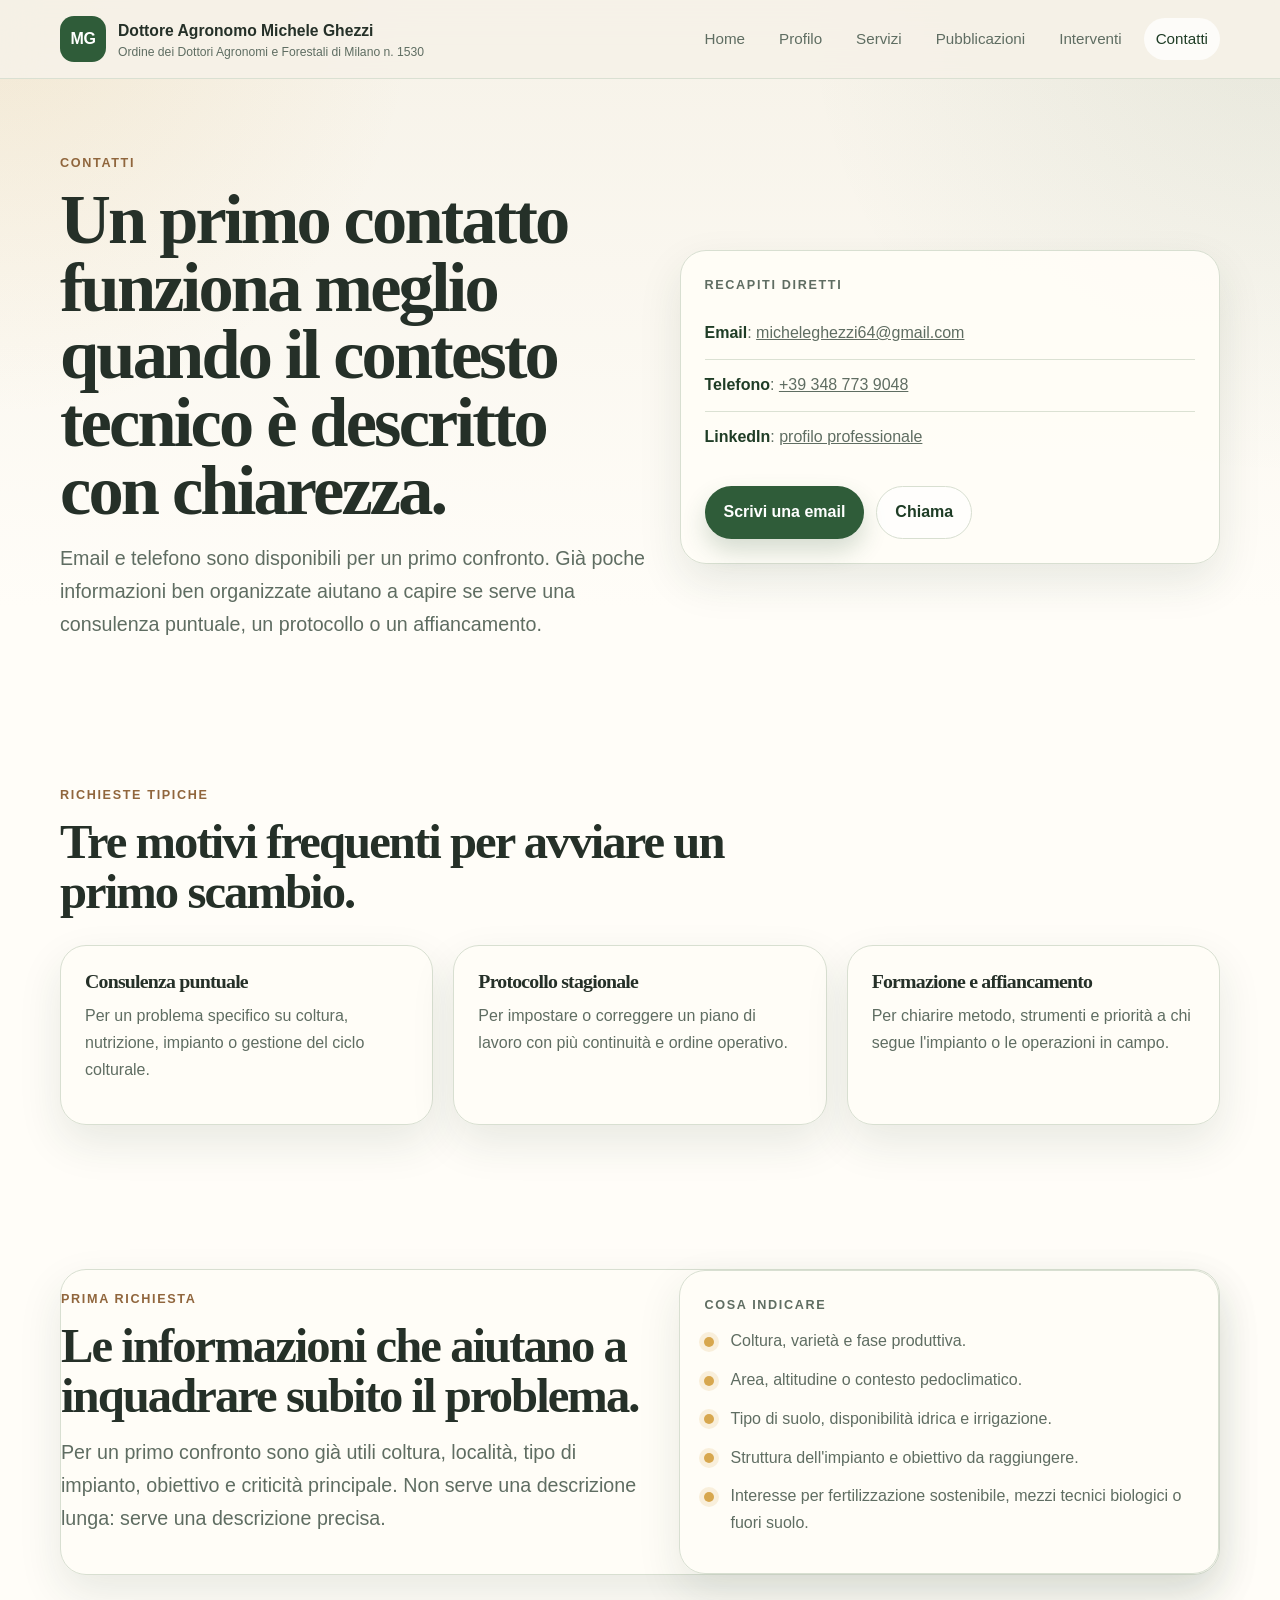
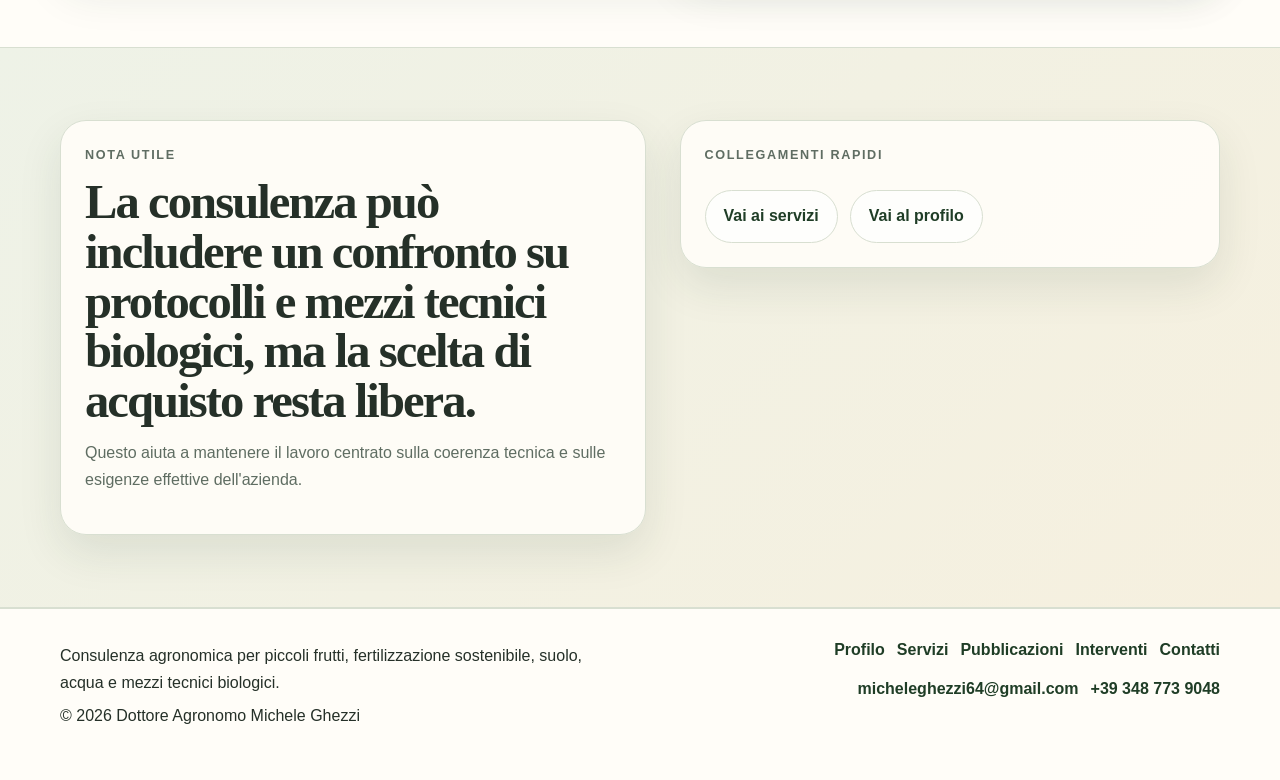
==== commit af028ca6: "Polish Italian website copy" ====
--- a/contatti.html
+++ b/contatti.html
@@ -92,7 +92,7 @@
       <div class="container">
         <div class="section-heading narrow-copy">
           <p class="eyebrow">Richieste tipiche</p>
-          <h2>Tre motivi frequenti per avviare il primo scambio.</h2>
+          <h2>Tre motivi frequenti per avviare un primo scambio.</h2>
         </div>
         <div class="grid-3">
           <article class="card">
@@ -101,7 +101,7 @@
           </article>
           <article class="card">
             <h3>Protocollo stagionale</h3>
-            <p>Per impostare o correggere un piano di lavoro con maggiore continuità e ordine operativo.</p>
+            <p>Per impostare o correggere un piano di lavoro con più continuità e ordine operativo.</p>
           </article>
           <article class="card">
             <h3>Formazione e affiancamento</h3>
@@ -115,7 +115,7 @@
       <div class="container contact-box">
         <div>
           <p class="eyebrow">Prima richiesta</p>
-          <h2>Le informazioni che aiutano a leggere subito il problema.</h2>
+          <h2>Le informazioni che aiutano a inquadrare subito il problema.</h2>
           <p class="lead">
             Per un primo confronto sono già utili coltura, località, tipo di impianto, obiettivo e
             criticità principale. Non serve una descrizione lunga: serve una descrizione precisa.
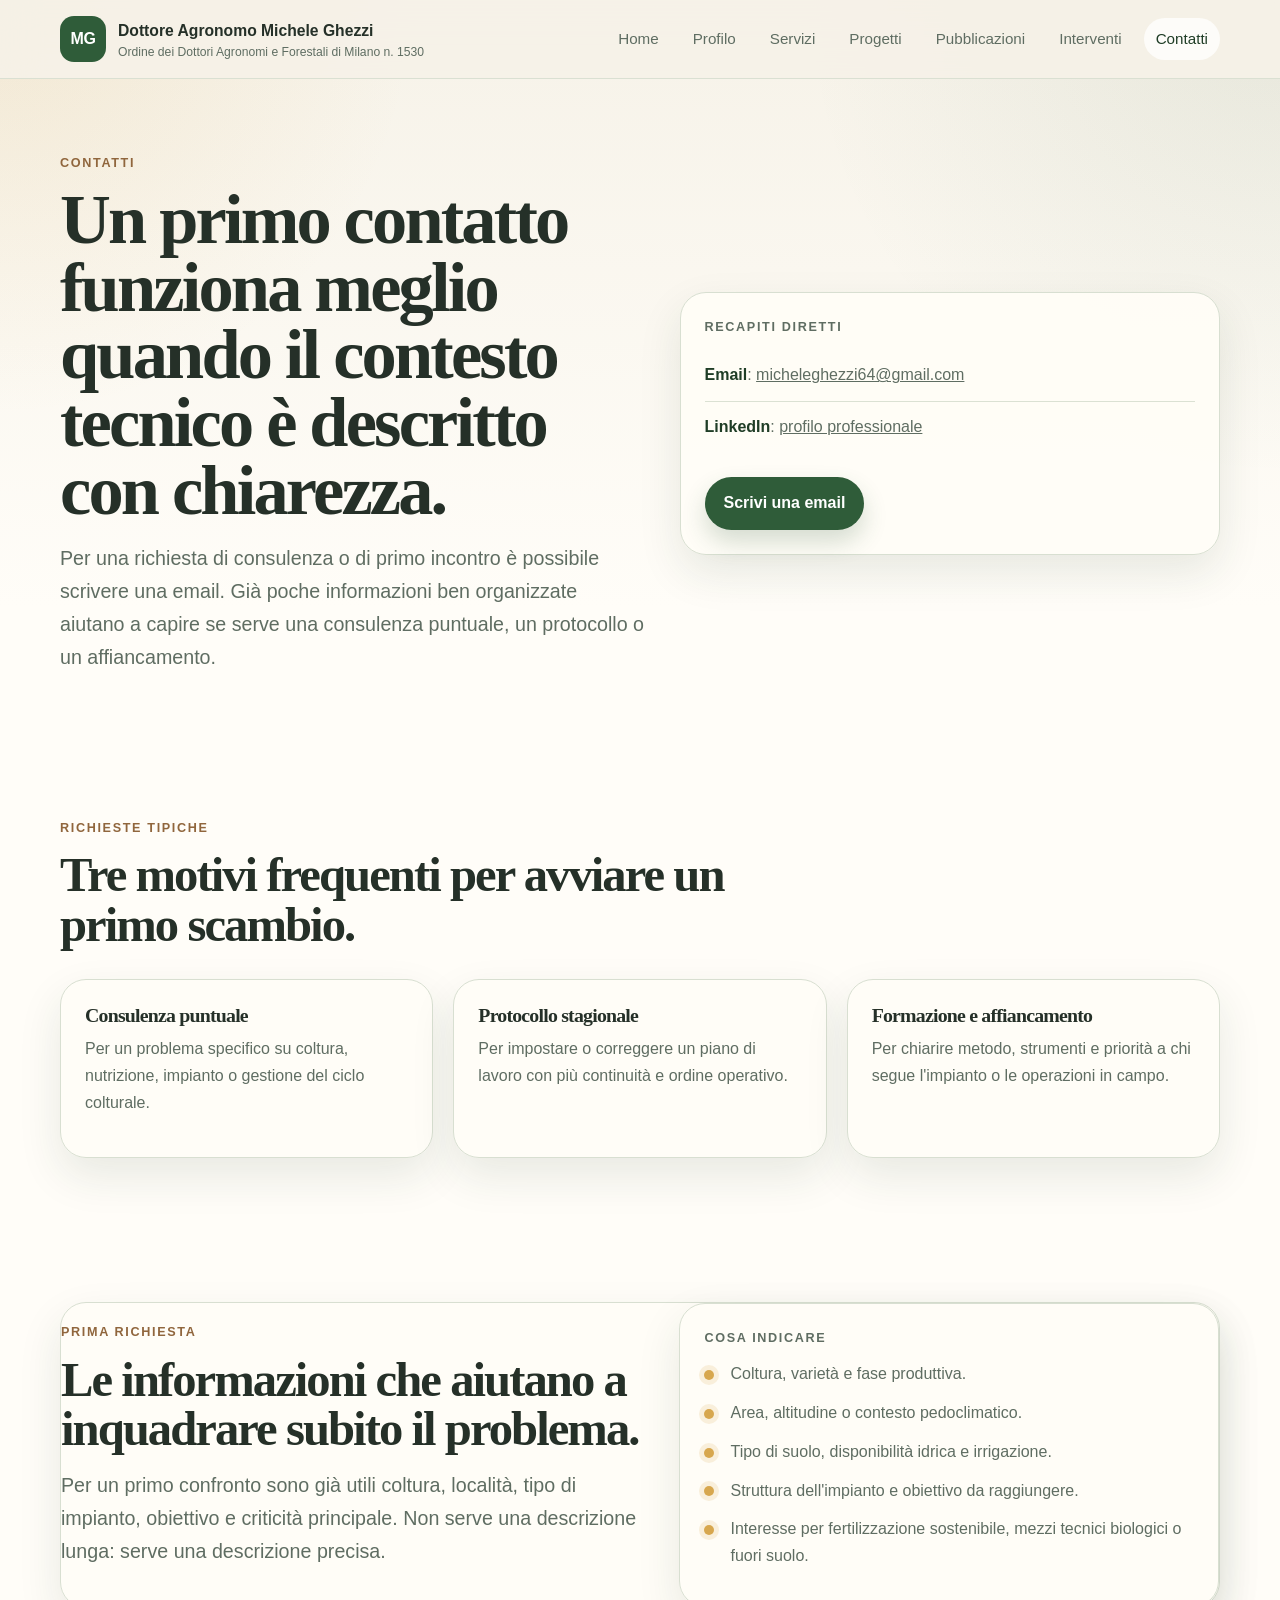
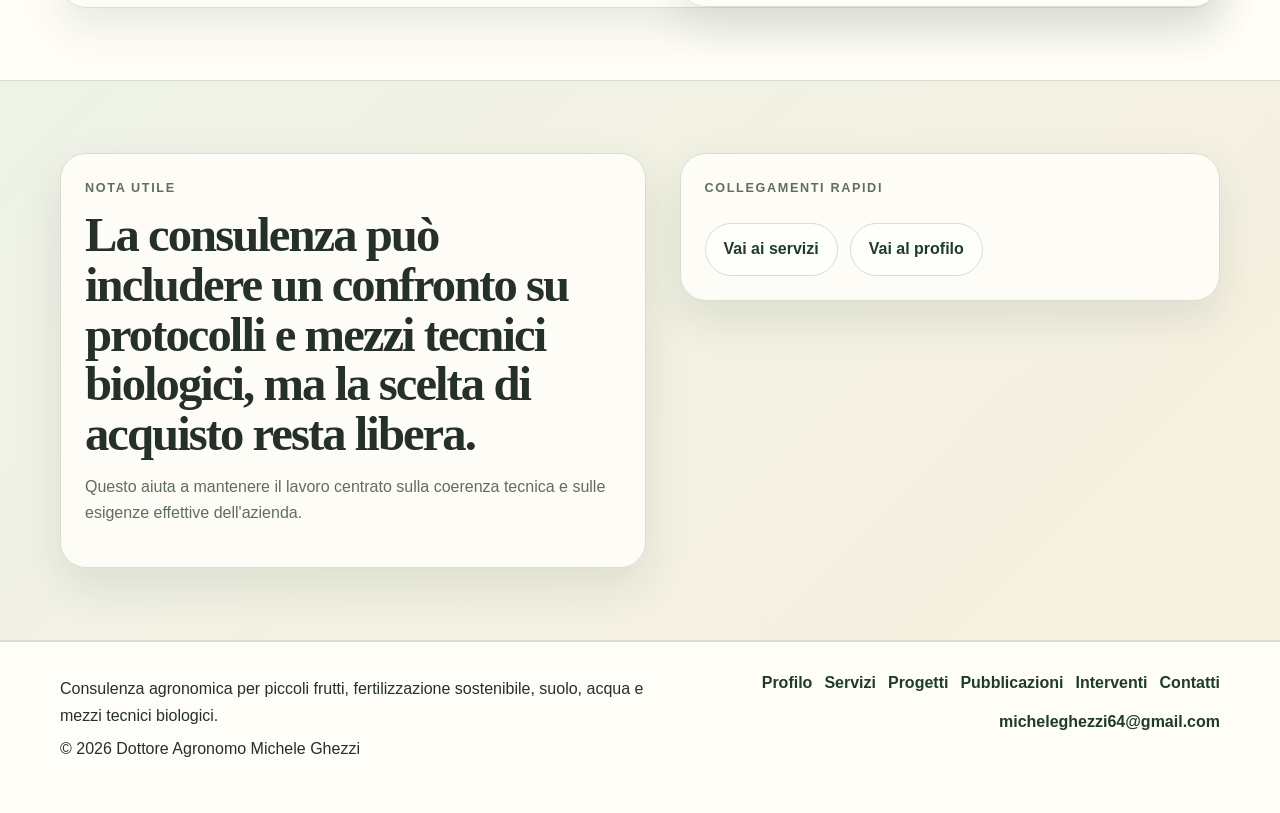
==== commit 535e33f5: "Add curated project galleries and update site content" ====
--- a/contatti.html
+++ b/contatti.html
@@ -4,7 +4,7 @@
   <meta charset="utf-8">
   <meta name="viewport" content="width=device-width, initial-scale=1">
   <title>Contatti e richiesta di consulenza | Dottore Agronomo Michele Ghezzi</title>
-  <meta name="description" content="Contatti e richiesta di consulenza agronomica: email, telefono e informazioni utili per un primo confronto tecnico chiaro.">
+  <meta name="description" content="Contatti e richiesta di consulenza agronomica: email e informazioni utili per una richiesta di consulenza o un primo incontro.">
   <meta name="robots" content="index,follow,max-image-preview:large">
   <meta name="theme-color" content="#2f5c39">
   <link rel="canonical" href="https://micheleghezzi.github.io/dottore-agronomo/contatti.html">
@@ -55,6 +55,7 @@
         <a href="index.html">Home</a>
         <a href="profilo.html">Profilo</a>
         <a href="servizi.html">Servizi</a>
+        <a href="progetti.html">Progetti</a>
         <a href="pubblicazioni.html">Pubblicazioni</a>
         <a href="interventi.html">Interventi</a>
         <a href="contatti.html" aria-current="page">Contatti</a>
@@ -69,20 +70,18 @@
           <p class="eyebrow">Contatti</p>
           <h1>Un primo contatto funziona meglio quando il contesto tecnico è descritto con chiarezza.</h1>
           <p class="lead">
-            Email e telefono sono disponibili per un primo confronto. Già poche informazioni ben
-            organizzate aiutano a capire se serve una consulenza puntuale, un protocollo o un affiancamento.
+            Per una richiesta di consulenza o di primo incontro è possibile scrivere una email. Già poche
+            informazioni ben organizzate aiutano a capire se serve una consulenza puntuale, un protocollo o un affiancamento.
           </p>
         </div>
         <aside class="panel">
           <p class="eyebrow">Recapiti diretti</p>
           <ul class="plain-list">
             <li><strong>Email</strong>: <a href="mailto:micheleghezzi64@gmail.com?subject=Richiesta%20consulenza%20agronomica">micheleghezzi64@gmail.com</a></li>
-            <li><strong>Telefono</strong>: <a href="tel:+393487739048">+39 348 773 9048</a></li>
             <li><strong>LinkedIn</strong>: <a href="https://www.linkedin.com/in/dottore-agronomo-michele-ghezzi-80a28b163/" rel="noopener">profilo professionale</a></li>
           </ul>
           <div class="button-row">
             <a class="button primary" href="mailto:micheleghezzi64@gmail.com?subject=Richiesta%20consulenza%20agronomica">Scrivi una email</a>
-            <a class="button secondary" href="tel:+393487739048">Chiama</a>
           </div>
         </aside>
       </div>
@@ -158,11 +157,11 @@
       <div class="footer-links">
         <a href="profilo.html">Profilo</a>
         <a href="servizi.html">Servizi</a>
+        <a href="progetti.html">Progetti</a>
         <a href="pubblicazioni.html">Pubblicazioni</a>
         <a href="interventi.html">Interventi</a>
         <a href="contatti.html">Contatti</a>
         <a href="mailto:micheleghezzi64@gmail.com">micheleghezzi64@gmail.com</a>
-        <a href="tel:+393487739048">+39 348 773 9048</a>
       </div>
     </div>
     <div class="container">
--- a/styles.css
+++ b/styles.css
@@ -543,6 +543,98 @@
   font-size: 1rem;
 }
 
+.project-list {
+  display: grid;
+  gap: 24px;
+}
+
+.project-gallery {
+  overflow: hidden;
+  background: var(--surface);
+  border: 1px solid var(--line);
+  border-radius: var(--radius);
+  box-shadow: var(--shadow);
+}
+
+.project-gallery-header {
+  display: flex;
+  justify-content: space-between;
+  gap: 18px;
+  padding: 22px 24px 18px;
+  align-items: end;
+}
+
+.project-gallery-header h2 {
+  margin-bottom: 0;
+  font-size: clamp(1.45rem, 2.7vw, 2.2rem);
+}
+
+.gallery-controls {
+  display: flex;
+  flex: 0 0 auto;
+  gap: 8px;
+}
+
+.gallery-control {
+  display: grid;
+  width: 44px;
+  height: 44px;
+  place-items: center;
+  color: var(--brand-dark);
+  background: var(--brand-soft);
+  border: 1px solid #d4e2cf;
+  border-radius: 50%;
+  cursor: pointer;
+  font: inherit;
+  font-size: 1.3rem;
+  font-weight: 800;
+}
+
+.gallery-control:hover {
+  background: #d8e8d2;
+}
+
+.gallery-track {
+  display: flex;
+  gap: 14px;
+  overflow-x: auto;
+  padding: 0 24px 24px;
+  scroll-behavior: smooth;
+  scroll-padding-inline: 24px;
+  scroll-snap-type: x mandatory;
+  scrollbar-color: var(--line-strong) transparent;
+}
+
+.project-photo {
+  flex: 0 0 min(78vw, 680px);
+  overflow: hidden;
+  margin: 0;
+  background: #e9efe5;
+  border: 1px solid var(--line);
+  border-radius: var(--radius-sm);
+  scroll-snap-align: start;
+}
+
+.project-photo img {
+  width: 100%;
+  aspect-ratio: 4 / 3;
+  object-fit: cover;
+}
+
+.project-photo figcaption {
+  padding: 8px 12px;
+  color: var(--muted);
+  background: var(--surface-strong);
+  border-top: 1px solid var(--line);
+  font-size: 0.88rem;
+  text-align: right;
+}
+
+.gallery-note {
+  margin-bottom: 0;
+  color: var(--muted);
+}
+
 .book-data li {
   padding: 10px 0;
 }
@@ -656,4 +748,18 @@
   .footer-links {
     justify-content: flex-start;
   }
-}
+
+  .project-gallery-header {
+    align-items: start;
+    padding: 18px 18px 14px;
+  }
+
+  .gallery-track {
+    padding: 0 18px 18px;
+    scroll-padding-inline: 18px;
+  }
+
+  .project-photo {
+    flex-basis: 86vw;
+  }
+}
